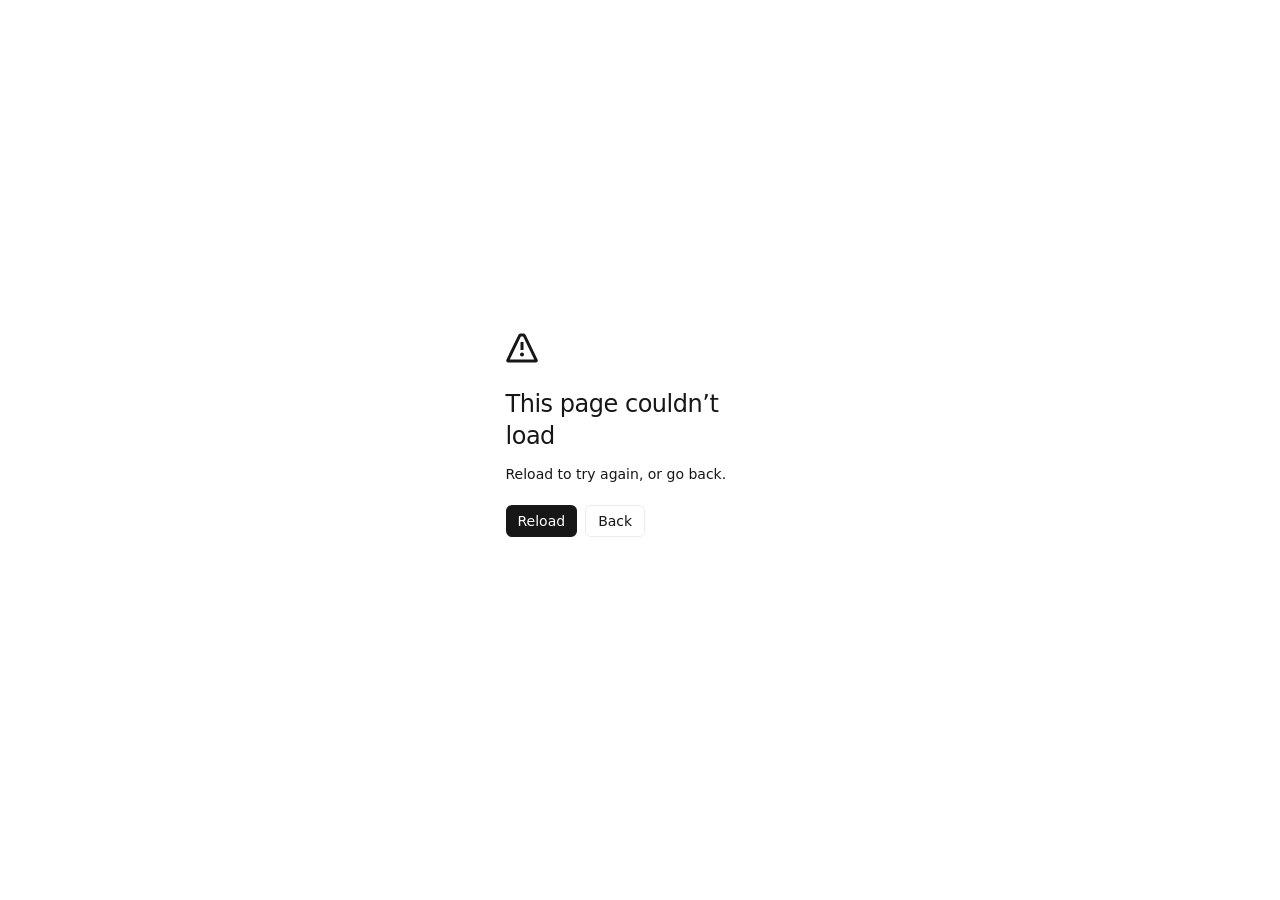
==== index.html @ 14004b39 "Migrate 8HI site to GitHub Pages with live APK download" ====
<!DOCTYPE html><html lang="en-IN"><head><meta charSet="utf-8"/><meta name="viewport" content="width=device-width, initial-scale=1"/><link rel="preload" href="/assets/8hi-mark.png" as="image"/><link rel="preload" href="/assets/game-aviator.webp" as="image"/><link rel="preload" href="/assets/game-rummy.webp" as="image"/><link rel="preload" href="/assets/game-live.webp" as="image"/><link rel="preload" href="/assets/game-arcade.webp" as="image"/><link rel="stylesheet" href="/_next/static/css/index.BDRPgdrS.css" data-rsc-css-href="/_next/static/css/index.BDRPgdrS.css" data-precedence="vite-rsc/importer-resources"/><link rel="modulepreload" fetchPriority="low" href="/_next/static/chunks/index-BGcl1kzL.js"/><script src="/_next/static/chunks/rolldown-runtime-C60lm6uB.js" type="module" async=""></script><script src="/_next/static/chunks/framework-BgSIrAUN.js" type="module" async=""></script><link rel="modulepreload" href="/_next/static/chunks/layout-segment-context-BZ0ORpr4.js" crossorigin=""/><title>8HI.COM APK Download | 8HICOM App for Android 2026</title><meta name="description" content="Find verified 8HI app release information, Android access guidance and mobile game explainers for adult users in 2026."/><meta name="application-name" content="Get 8HI"/><meta name="creator" content="Get 8HI"/><meta name="publisher" content="Get 8HI"/><meta name="format-detection" content="telephone=no, address=no, email=no"/><meta name="category" content="entertainment"/><meta name="robots" content="index, follow"/><meta name="googlebot" content="index, follow, max-image-preview:large, max-snippet:-1, max-video-preview:-1"/><meta property="og:title" content="Get 8HI — Android Release &amp; Access Guide"/><meta property="og:description" content="A clear starting point for verified 8HI Android release information."/><meta property="og:url" content="https://get8hi.com"/><meta property="og:site_name" content="Get 8HI"/><meta property="og:type" content="website"/><meta property="og:locale" content="en_IN"/><meta property="og:image" content="https://get8hi.com/og.png"/><meta property="og:image:width" content="1200"/><meta property="og:image:height" content="630"/><meta property="og:image:alt" content="Get 8HI Android release guide"/><meta name="twitter:card" content="summary_large_image"/><meta name="twitter:title" content="Get 8HI — Play Brighter"/><meta name="twitter:description" content="Explore games and official 8HI app download updates."/><meta name="twitter:image" content="https://get8hi.com/og.png"/><link rel="shortcut icon" href="/favicon.ico"/><link rel="icon" href="/icon-48.png" sizes="48x48" type="image/png"/><link rel="icon" href="/icon.png" sizes="96x96" type="image/png"/><link rel="icon" href="/icon-192.png" sizes="192x192" type="image/png"/><link rel="icon" href="/favicon.ico" sizes="48x48" type="image/x-icon"/><link rel="apple-touch-icon" href="/icon-192.png" sizes="192x192" type="image/png"/><link rel="manifest" href="/manifest.webmanifest"/><link rel="canonical" href="https://get8hi.com"/><script>Object.assign(((self[Symbol.for("vinext.navigationRuntime")]??={bootstrap:{routeManifest:null},functions:{}}).bootstrap.rsc??={rsc:[]}),{params:{},nav:{"pathname":"/","searchParams":[]}})</script><link rel="modulepreload" href="/_next/static/chunks/index-BGcl1kzL.js" />
</head><body><script type="application/ld+json">{"@context":"https://schema.org","@graph":[{"@type":"WebSite","@id":"https://get8hi.com/#website","name":"Get 8HI","alternateName":["8HI","Get 8HI"],"url":"https://get8hi.com/","inLanguage":"en-IN","publisher":{"@id":"https://get8hi.com/#organization"}},{"@type":"Organization","@id":"https://get8hi.com/#organization","name":"Get 8HI","url":"https://get8hi.com/","logo":{"@type":"ImageObject","url":"https://get8hi.com/icon-512.png","width":512,"height":512}}]}</script><main><a class="skip-link" href="#main-content">Skip to content</a><script type="application/ld+json">{"@context":"https://schema.org","@type":"FAQPage","mainEntity":[{"@type":"Question","name":"What is Get 8HI?","acceptedAnswer":{"@type":"Answer","text":"Get 8HI is a mobile-first entertainment platform for players in 2026, bringing popular game categories, guides and official app information into one clear destination."}},{"@type":"Question","name":"Where can I download the Android APK?","acceptedAnswer":{"@type":"Answer","text":"The official 8HI Android APK is available now. The Download page now provides the file, version, size and security details."}},{"@type":"Question","name":"Can I explore Get 8HI on mobile?","acceptedAnswer":{"@type":"Answer","text":"Yes. Every page is designed for smartphones first and also adapts to tablets and desktop screens."}},{"@type":"Question","name":"Which games are featured on 8HI?","acceptedAnswer":{"@type":"Answer","text":"The platform highlights Aviator, Rummy, live-table experiences and quick arcade-style games. Availability may vary when the official app launches."}}]}</script><header class="site-header"><a href="/" class="brand" aria-label="Get 8HI home"><img src="/assets/8hi-mark.png" alt="Get 8HI" width="54" height="54"/><span>8HI <b>APP</b></span></a><nav aria-label="Main navigation"><a href="#games">Games</a><a href="/8hi-app">Download APK</a><a href="/8hi-payment-guide">Bonuses</a><a href="/responsible-gaming">Safe Play</a></nav><a class="nav-cta" href="/8hi-app">Download APK</a></header><section class="hero" id="main-content"><div class="hero-glow"></div><div class="hero-copy"><p class="eyebrow">The new home of 8HI in 2026</p><h1>8HI.COM — <span>8HICOM App</span></h1><p class="hero-text">Discover a faster, mobile-first destination for Aviator, Rummy, new version-style games and arcade favourites. Find official 8HI app updates, practical guides and game information in one trusted place.</p><div class="hero-actions"><a class="primary-button" href="/8hi-app">Download 8HI APK</a><a class="secondary-button" href="#games">Explore Games</a></div><div class="trust-row" aria-label="Platform highlights"><span>Built for mobile</span><span>2026-focused</span><span>Official updates</span></div></div><div class="hero-visual"><div class="brand-orbit orbit-one"></div><div class="brand-orbit orbit-two"></div><div class="logo-stage"><img src="/assets/8hi-mark.png" alt="8HI 2026 gaming app logo" width="520" height="520"/></div><div class="floating-card card-a"><small>POPULAR</small><strong>AVIATOR</strong></div><div class="floating-card card-b"><small>CLASSIC</small><strong>RUMMY</strong></div></div></section><section class="proof-strip" aria-label="8HI platform features"><div><strong>01</strong><span>Simple app access</span></div><div><strong>02</strong><span>Clear game guides</span></div><div><strong>03</strong><span>Responsive support</span></div><div><strong>18+</strong><span>Responsible play</span></div></section><section class="game-section" id="games"><div class="section-heading"><div><p class="eyebrow">Explore 8HI</p><h2>One platform, more ways to play</h2></div><a href="/8hi-com">View all games →</a></div><div class="visual-game-grid"><a class="visual-game-card" href="/partner"><img src="/assets/game-aviator.webp" alt="Aviator on Get 8HI 2026" width="620" height="620"/><span class="game-shade"></span><div><p>Platform access information</p><h3>Aviator</h3><b>Explore guide ↗</b></div></a><a class="visual-game-card" href="/apk-safety"><img src="/assets/game-rummy.webp" alt="Rummy on Get 8HI 2026" width="620" height="620"/><span class="game-shade"></span><div><p>APK safety information</p><h3>Rummy</h3><b>Explore guide ↗</b></div></a><a class="visual-game-card" href="/8hi-app"><img src="/assets/game-live.webp" alt="App Guide on Get 8HI 2026" width="620" height="620"/><span class="game-shade"></span><div><p>Android release details</p><h3>App Guide</h3><b>Explore guide ↗</b></div></a><a class="visual-game-card" href="/8hi-com"><img src="/assets/game-arcade.webp" alt="8HI.COM on Get 8HI 2026" width="620" height="620"/><span class="game-shade"></span><div><p>Brand and domain guide</p><h3>8HI.COM</h3><b>Explore guide ↗</b></div></a></div></section><section class="story-section"><div class="story-intro"><p class="eyebrow">Why Get 8HI</p><h2>A focused gaming experience made for 2026</h2><p>Get 8HI brings discovery, download information and useful game guidance together in a clean experience. The site is built to help new and returning users find the right 8HI destination without confusing links or unnecessary steps.</p></div><div class="feature-list"><article><span>01</span><div><h3>Mobile-first from the start</h3><p>Fast navigation, readable game guides and clear calls to action across modern Android phones, tablets and desktop screens.</p></div></article><article><span>02</span><div><h3>Official Android destination</h3><p>The Download page is the central location for verified APK availability, installation instructions and future release updates.</p></div></article><article><span>03</span><div><h3>Useful before you play</h3><p>Explore dedicated information for Aviator and Rummy, learn core concepts and understand each category before opening the app.</p></div></article></div></section><section class="guide-section"><div class="section-heading"><div><p class="eyebrow">Getting started</p><h2>From discovery to play in three clear steps</h2></div></div><div class="step-grid"><article><b>1</b><h3>Visit get8hi.com</h3><p>Use the official website to avoid outdated or unofficial download pages.</p></article><article><b>2</b><h3>Check Android availability</h3><p>Open the download guide for the latest verified Android APK release information.</p></article><article><b>3</b><h3>Choose your game</h3><p>Browse Aviator, Rummy, live games and arcade categories from one account experience.</p></article></div></section><section class="seo-split"><div><p class="eyebrow">Featured guide</p><h2>8HI Aviator</h2><p>A fast-moving flight-style experience with simple controls and short rounds. Our dedicated guide explains the format, mobile access and the essentials users should understand before starting.</p><a href="/partner">Read the Aviator guide →</a></div><div><p class="eyebrow">2026 platform guide</p><h2>8HI New Version Games</h2><p>Understand the planned mobile platform, game categories, official access checks and responsible-use principles before the application launches.</p><a href="/8hi-com-apk">Explore the new version guide →</a></div></section><section class="guide-section" id="release-readiness"><div class="section-heading"><div><p class="eyebrow">Get 8HI release desk</p><h2>A deeper readiness path for the new Android version</h2></div></div><div class="step-grid"><article><b>01</b><h3>Read the release record</h3><p>Get8hi.com separates confirmed release facts from pending information. The future APK record will show its version name and code, precise byte size, package identifier, minimum Android level, architecture where relevant, publication time and checksum. Until the production package passes verification, the download control remains inactive.</p><a href="/8hi-app">Check app readiness →</a></article><article><b>02</b><h3>Prepare the device safely</h3><p>Update Android security components, reserve enough storage and use a stable private connection. If the package later fails, distinguish an incomplete transfer from a compatibility or permission issue. The installation guide follows the sequence from source verification through post-install checks and removal of temporary permissions.</p><a href="/8hi-apk-install">Follow the install workflow →</a></article><article><b>03</b><h3>Keep an evidence trail</h3><p>For account or payment questions, save the time, displayed status and non-sensitive transaction reference. Never include a password or one-time code. This makes support escalation clearer and helps distinguish a delayed reconciliation from a duplicate action or a message sent by an unrelated contact.</p><a href="/support">Prepare a support request →</a></article></div></section><section class="story-section"><div class="story-intro"><p class="eyebrow">Get 8HI reward reference</p><h2>The same bonus values with a clearer qualification map</h2><p>The Group B reference preserves the W5W-equivalent 8HI values: ₹100 for an eligible agent, ₹50 from the mentor through the official Telegram process and ₹20 for a qualifying downline. The downline threshold is a deposit of at least ₹200 followed by ₹600 turnover. Each step must be reflected in the account record; a promotional image or private promise does not replace the actual qualification status.</p></div><div class="feature-list"><article><span>01</span><div><h3>Rebate progression</h3><p>First-deposit rebate progresses from 2% without a star to 3%, 4% and 5% at one, two and three stars. Check which base amount is eligible and whether the credited figure matches the published level.</p></div></article><article><span>02</span><div><h3>Invitation-depth commission</h3><p>The published turnover commission levels are 0.2%, 0.3%, 0.45% and 0.6%. They correspond to successive downline depths, not four percentages that should be added together.</p></div></article><article><span>03</span><div><h3>Three-day Wheelspin</h3><p>The invitation Wheelspin is active for three days and offers a variable result up to ₹500 after the qualifying downline deposit. The maximum is not an assured award, so users should verify the result and credit status inside the account.</p></div></article></div></section><section class="faq-home"><p class="eyebrow">Helpful answers</p><h2>Get 8HI FAQ</h2><div><details><summary>What is Get 8HI?</summary><p>Get 8HI is a mobile-first entertainment platform for players in 2026, bringing popular game categories, guides and official app information into one clear destination.</p></details><details><summary>Where can I download the Android APK?</summary><p>The official 8HI Android APK is available now. The Download page now provides the file, version, size and security details.</p></details><details><summary>Can I explore Get 8HI on mobile?</summary><p>Yes. Every page is designed for smartphones first and also adapts to tablets and desktop screens.</p></details><details><summary>Which games are featured on 8HI?</summary><p>The platform highlights Aviator, Rummy, live-table experiences and quick arcade-style games. Availability may vary when the official app launches.</p></details></div></section><section class="download-band"><div><p class="eyebrow">Official release status</p><h2>8HI Android app is ready to download</h2><p>The official 8HI installer is available now. The verified download button, version details and Android requirements is available here now.</p></div><a class="primary-button" href="/8hi-app">Download 8HI APK</a></section><footer><div class="brand footer-brand"><img src="/assets/8hi-mark.png" alt="" width="44" height="44"/><span>8HI <b>APP</b></span></div><p>Mobile entertainment, clear information and responsible play for adults 18+.</p><div class="footer-links"><a href="/8hi-app">Get8HI App</a><a href="/8hi-login">Android Guide</a><a href="/8hi-login">Games 2026</a><a href="/8hi-com">Games</a><a href="/8hi-app">Download APK</a><a href="/about">About</a><a href="/privacy">Privacy</a><a href="/terms">Terms</a></div></footer></main><script type="module" src="/_next/static/chunks/index-BGcl1kzL.js" id="_R_" async=""></script><script>((self[Symbol.for("vinext.navigationRuntime")]??={bootstrap:{routeManifest:null},functions:{}}).bootstrap.rsc??={rsc:[]}).rsc.push("2:I[\"d5075e13e03a\",[],\"Children\",1]\n")</script><script>((self[Symbol.for("vinext.navigationRuntime")]??={bootstrap:{routeManifest:null},functions:{}}).bootstrap.rsc??={rsc:[]}).rsc.push("3:I[\"f68a58624a56\",[],\"GlobalErrorBoundary\",1]\n")</script><script>((self[Symbol.for("vinext.navigationRuntime")]??={bootstrap:{routeManifest:null},functions:{}}).bootstrap.rsc??={rsc:[]}).rsc.push("4:I[\"ffd5c8636600\",[],\"default\",1]\n")</script><script>((self[Symbol.for("vinext.navigationRuntime")]??={bootstrap:{routeManifest:null},functions:{}}).bootstrap.rsc??={rsc:[]}).rsc.push("5:I[\"f68a58624a56\",[],\"ErrorBoundary\",1]\n")</script><script>((self[Symbol.for("vinext.navigationRuntime")]??={bootstrap:{routeManifest:null},functions:{}}).bootstrap.rsc??={rsc:[]}).rsc.push("6:I[\"ed53b9c3ef4a\",[],\"LayoutSegmentProvider\",1]\n")</script><script>((self[Symbol.for("vinext.navigationRuntime")]??={bootstrap:{routeManifest:null},functions:{}}).bootstrap.rsc??={rsc:[]}).rsc.push("7:I[\"d5075e13e03a\",[],\"Slot\",1]\n")</script><script>((self[Symbol.for("vinext.navigationRuntime")]??={bootstrap:{routeManifest:null},functions:{}}).bootstrap.rsc??={rsc:[]}).rsc.push("8:I[\"f68a58624a56\",[],\"NotFoundBoundary\",1]\n")</script><script>((self[Symbol.for("vinext.navigationRuntime")]??={bootstrap:{routeManifest:null},functions:{}}).bootstrap.rsc??={rsc:[]}).rsc.push(":HL[\"/_next/static/css/index.BDRPgdrS.css\",\"style\"     ]\n")</script><script>((self[Symbol.for("vinext.navigationRuntime")]??={bootstrap:{routeManifest:null},functions:{}}).bootstrap.rsc??={rsc:[]}).rsc.push("0:{\"__route\":\"route:/\",\"__interceptionContext\":null,\"__layoutIds\":[\"layout:/\"],\"__rootLayout\":\"/\",\"__sourcePage\":\"/page\",\"page:/\":\"$L1\",\"layout:/\":[[[[\"$\",\"link\",\"css:/_next/static/css/index.BDRPgdrS.css\",{\"rel\":\"stylesheet\",\"precedence\":\"vite-rsc/importer-resources\",\"href\":\"/_next/static/css/index.BDRPgdrS.css\",\"data-rsc-css-href\":\"/_next/static/css/index.BDRPgdrS.css\"}],\"$undefined\"],[\"$\",\"html\",null,{\"lang\":\"en-IN\",\"children\":[\"$\",\"body\",null,{\"children\":[[\"$\",\"script\",null,{\"type\":\"application/ld+json\",\"dangerouslySetInnerHTML\":{\"__html\":\"{\\\"@context\\\":\\\"https://schema.org\\\",\\\"@graph\\\":[{\\\"@type\\\":\\\"WebSite\\\",\\\"@id\\\":\\\"https://get8hi.com/#website\\\",\\\"name\\\":\\\"Get 8HI\\\",\\\"alternateName\\\":[\\\"8HI\\\",\\\"Get 8HI\\\"],\\\"url\\\":\\\"https://get8hi.com/\\\",\\\"inLanguage\\\":\\\"en-IN\\\",\\\"publisher\\\":{\\\"@id\\\":\\\"https://get8hi.com/#organization\\\"}},{\\\"@type\\\":\\\"Organization\\\",\\\"@id\\\":\\\"https://get8hi.com/#organization\\\",\\\"name\\\":\\\"Get 8HI\\\",\\\"url\\\":\\\"https://get8hi.com/\\\",\\\"logo\\\":{\\\"@type\\\":\\\"ImageObject\\\",\\\"url\\\":\\\"https://get8hi.com/icon-512.png\\\",\\\"width\\\":512,\\\"height\\\":512}}]}\"}}],[\"$\",\"$L2\",null,{}]]}]}]],null],\"route:/\":[[[\"$\",\"meta\",null,{\"charSet\":\"utf-8\"}],[[\"$\",\"title\",\"0\",{\"children\":\"8HI.COM APK Download | 8HICOM App for Android 2026\"}],[\"$\",\"meta\",\"1\",{\"name\":\"description\",\"content\":\"Find verified 8HI app release information, Android access guidance and mobile game explainers for adult users in 2026.\"}],[\"$\",\"meta\",\"2\",{\"name\":\"application-name\",\"content\":\"Get 8HI\"}],[\"$\",\"meta\",\"3\",{\"name\":\"creator\",\"content\":\"Get 8HI\"}],[\"$\",\"meta\",\"4\",{\"name\":\"publisher\",\"content\":\"Get 8HI\"}],[\"$\",\"meta\",\"5\",{\"name\":\"format-detection\",\"content\":\"telephone=no, address=no, email=no\"}],[\"$\",\"meta\",\"6\",{\"name\":\"category\",\"content\":\"entertainment\"}],[\"$\",\"meta\",\"7\",{\"name\":\"robots\",\"content\":\"index, follow\"}],[\"$\",\"meta\",\"8\",{\"name\":\"googlebot\",\"content\":\"index, follow, max-image-preview:large, max-snippet:-1, max-video-preview:-1\"}],[\"$\",\"meta\",\"9\",{\"property\":\"og:title\",\"content\":\"Get 8HI — Android Release \u0026 Access Guide\"}],[\"$\",\"meta\",\"10\",{\"property\":\"og:description\",\"content\":\"A clear starting point for verified 8HI Android release information.\"}],[\"$\",\"meta\",\"11\",{\"property\":\"og:url\",\"content\":\"https://get8hi.com\"}],[\"$\",\"meta\",\"12\",{\"property\":\"og:site_name\",\"content\":\"Get 8HI\"}],[\"$\",\"meta\",\"13\",{\"property\":\"og:type\",\"content\":\"website\"}],[\"$\",\"meta\",\"14\",{\"property\":\"og:locale\",\"content\":\"en_IN\"}],[\"$\",\"meta\",\"15\",{\"property\":\"og:image\",\"content\":\"https://get8hi.com/og.png\"}],[\"$\",\"meta\",\"16\",{\"property\":\"og:image:width\",\"content\":\"1200\"}],[\"$\",\"meta\",\"17\",{\"property\":\"og:image:height\",\"content\":\"630\"}],[\"$\",\"meta\",\"18\",{\"property\":\"og:image:alt\",\"content\":\"Get 8HI Android release guide\"}],[\"$\",\"meta\",\"19\",{\"name\":\"twitter:card\",\"content\":\"summary_large_image\"}],[\"$\",\"meta\",\"20\",{\"name\":\"twitter:title\",\"content\":\"Get 8HI — Play Brighter\"}],[\"$\",\"meta\",\"21\",{\"name\":\"twitter:description\",\"content\":\"Explore games and official 8HI app download updates.\"}],[\"$\",\"meta\",\"22\",{\"name\":\"twitter:image\",\"content\":\"https://get8hi.com/og.png\"}],[\"$\",\"link\",\"23\",{\"rel\":\"shortcut icon\",\"href\":\"/favicon.ico\"}],[\"$\",\"link\",\"24\",{\"rel\":\"icon\",\"href\":\"/icon-48.png\",\"sizes\":\"48x48\",\"type\":\"image/png\"}],[\"$\",\"link\",\"25\",{\"rel\":\"icon\",\"href\":\"/icon.png\",\"sizes\":\"96x96\",\"type\":\"image/png\"}],[\"$\",\"link\",\"26\",{\"rel\":\"icon\",\"href\":\"/icon-192.png\",\"sizes\":\"192x192\",\"type\":\"image/png\"}],[\"$\",\"link\",\"27\",{\"rel\":\"icon\",\"href\":\"/favicon.ico\",\"sizes\":\"48x48\",\"type\":\"image/x-icon\"}],[\"$\",\"link\",\"28\",{\"rel\":\"apple-touch-icon\",\"href\":\"/icon-192.png\",\"sizes\":\"192x192\",\"type\":\"image/png\"}],[\"$\",\"link\",\"29\",{\"rel\":\"manifest\",\"href\":\"/manifest.webmanifest\"}],[\"$\",\"link\",\"30\",{\"rel\":\"canonical\",\"href\":\"https://get8hi.com\"}]],[[\"$\",\"meta\",\"0\",{\"name\":\"viewport\",\"content\":\"width=device-width, initial-scale=1\"}]]],[\"$\",\"$L3\",null,{\"fallback\":\"$4\",\"children\":[\"$\",\"$L5\",null,{\"fallback\":\"$4\",\"children\":[\"$\",\"$L6\",null,{\"providerId\":\"layout:/\",\"segmentMap\":{\"children\":[]},\"children\":[\"$\",\"$L7\",null,{\"id\":\"layout:/\",\"parallelSlots\":\"$undefined\",\"children\":[\"$\",\"$L8\",null,{\"resetKey\":\"\",\"fallback\":[\"$\",\"main\",null,{\"children\":[\"$\",\"section\",null,{\"className\":\"content-shell\",\"children\":[[\"$\",\"div\",null,{\"className\":\"content-hero\",\"children\":[[\"$\",\"p\",null,{\"className\":\"eyebrow\",\"children\":\"404 · Page not found\"}],[\"$\",\"h1\",null,{\"children\":\"This page is not available\"}],[\"$\",\"p\",null,{\"children\":\"The address may be incorrect or the information may have moved. Continue from the official Get 8HI homepage.\"}]]}],\"$L9\"]}]}],\"children\":\"$La\"}]}]}]}]}],null,null],\"__layoutFlags\":{\"layout:/\":\"s\"},\"__artifactCompatibility\":{\"schemaVersion\":1,\"graphVersion\":\"app-route-graph:1177fd80f83fa7b0\",\"deploymentVersion\":\"93713eb1-8431-495b-a64e-56f58ae4873c\",\"appElementsSchemaVersion\":1,\"rscPayloadSchemaVersion\":1,\"rootBoundaryId\":\"/\",\"renderEpoch\":null},\"__renderObservation\":{\"schemaVersion\":1,\"output\":{\"kind\":\"app-rsc\",\"mountedSlotsFingerprint\":null,\"renderEpoch\":null,\"rootBoundaryId\":\"/\",\"routeId\":\"route:/\"},\"completeness\":\"partial\",\"boundaryOutcome\":{\"kind\":\"unknown\"},\"requestApis\":[{\"kind\":\"connection\",\"status\":\"unknown\"},{\"kind\":\"cookies\",\"status\":\"unknown\"},{\"kind\":\"draftMode\",\"status\":\"unknown\"},{\"kind\":\"headers\",\"status\":\"unknown\"},{\"kind\":\"params\",\"status\":\"unknown\"},{\"kind\":\"searchParams\",\"status\":\"unknown\"}],\"dynamicFetches\":[],\"cacheTags\":[\"/\",\"_N_T_/\",\"_N_T_/index\",\"_N_T_/layout\",\"_N_T_/page\"],\"pathTags\":[\"/\"],\"cacheability\":\"unknown\",\"downgrade\":{\"target\":\"freshRender\",\"reasons\":[{\"code\":\"CP_DOWNGRADE_CACHEABILITY_UNKNOWN\",\"target\":\"freshRender\"},{\"code\":\"CP_DOWNGRADE_INCOMPLETE_OBSERVATION\",\"completeness\":\"partial\",\"target\":\"freshRender\"},{\"code\":\"CP_DOWNGRADE_UNKNOWN_REQUEST_API\",\"requestApi\":\"connection\",\"target\":\"freshRender\"},{\"code\":\"CP_DOWNGRADE_UNKNOWN_REQUEST_API\",\"requestApi\":\"cookies\",\"target\":\"freshRender\"},{\"code\":\"CP_DOWNGRADE_UNKNOWN_REQUEST_API\",\"requestApi\":\"draftMode\",\"target\":\"freshRender\"},{\"code\":\"CP_DOWNGRADE_UNKNOWN_REQUEST_API\",\"requestApi\":\"headers\",\"target\":\"freshRender\"},{\"code\":\"CP_DOWNGRADE_UNKNOWN_REQUEST_API\",\"requestApi\":\"params\",\"target\":\"freshRender\"},{\"code\":\"CP_DOWNGRADE_UNKNOWN_REQUEST_API\",\"requestApi\":\"searchParams\",\"target\":\"freshRender\"}],\"fallback\":{\"kind\":\"breakerFallback\",\"code\":\"CP_PRIVATE_DYNAMIC_DOWNGRADE\",\"mode\":\"renderFresh\",\"scope\":\"affectedOutput\",\"fields\":{\"reasonCodes\":[\"CP_DOWNGRADE_CACHEABILITY_UNKNOWN\",\"CP_DOWNGRADE_INCOMPLETE_OBSERVATION\",\"CP_DOWNGRADE_UNKNOWN_REQUEST_API\",\"CP_DOWNGRADE_UNKNOWN_REQUEST_API\",\"CP_DOWNGRADE_UNKNOWN_REQUEST_API\",\"CP_DOWNGRADE_UNKNOWN_REQUEST_API\",\"CP_DOWNGRADE_UNKNOWN_REQUEST_API\",\"CP_DOWNGRADE_UNKNOWN_REQUEST_API\"],\"target\":\"freshRender\"}},\"isPublicCacheCandidate\":false}}}\n")</script><script>((self[Symbol.for("vinext.navigationRuntime")]??={bootstrap:{routeManifest:null},functions:{}}).bootstrap.rsc??={rsc:[]}).rsc.push("b:I[\"fe48302fca77\",[],\"AppRouterScrollTarget\",1]\n")</script><script>((self[Symbol.for("vinext.navigationRuntime")]??={bootstrap:{routeManifest:null},functions:{}}).bootstrap.rsc??={rsc:[]}).rsc.push("c:I[\"f68a58624a56\",[],\"RedirectBoundary\",1]\n")</script><script>((self[Symbol.for("vinext.navigationRuntime")]??={bootstrap:{routeManifest:null},functions:{}}).bootstrap.rsc??={rsc:[]}).rsc.push("9:[\"$\",\"a\",null,{\"className\":\"primary-button\",\"href\":\"/\",\"children\":\"Return to Get 8HI\"}]\n")</script><script>((self[Symbol.for("vinext.navigationRuntime")]??={bootstrap:{routeManifest:null},functions:{}}).bootstrap.rsc??={rsc:[]}).rsc.push("a:[\"$\",\"$L8\",null,{\"resetKey\":\"\",\"fallback\":[\"$\",\"main\",null,{\"children\":[\"$\",\"section\",null,{\"className\":\"content-shell\",\"children\":[[\"$\",\"div\",null,{\"className\":\"content-hero\",\"children\":[[\"$\",\"p\",null,{\"className\":\"eyebrow\",\"children\":\"404 · Page not found\"}],[\"$\",\"h1\",null,{\"children\":\"This page is not available\"}],[\"$\",\"p\",null,{\"children\":\"The address may be incorrect or the information may have moved. Continue from the official Get 8HI homepage.\"}]]}],[\"$\",\"a\",null,{\"className\":\"primary-button\",\"href\":\"/\",\"children\":\"Return to Get 8HI\"}]]}]}],\"children\":[\"$\",\"$Lb\",null,{\"children\":[\"$\",\"$Lc\",null,{\"children\":[[\"$\",\"$L6\",null,{\"providerId\":\"page:/\",\"segmentMap\":{\"children\":[\"__PAGE__\"]},\"children\":[\"$\",\"$L7\",null,{\"id\":\"page:/\"}]}],null]}]}]}]\n")</script><script>((self[Symbol.for("vinext.navigationRuntime")]??={bootstrap:{routeManifest:null},functions:{}}).bootstrap.rsc??={rsc:[]}).rsc.push(":HL[\"/assets/8hi-mark.png\",\"image\"]\n")</script><script>((self[Symbol.for("vinext.navigationRuntime")]??={bootstrap:{routeManifest:null},functions:{}}).bootstrap.rsc??={rsc:[]}).rsc.push("d:T428,")</script><script>((self[Symbol.for("vinext.navigationRuntime")]??={bootstrap:{routeManifest:null},functions:{}}).bootstrap.rsc??={rsc:[]}).rsc.push("{\"@context\":\"https://schema.org\",\"@type\":\"FAQPage\",\"mainEntity\":[{\"@type\":\"Question\",\"name\":\"What is Get 8HI?\",\"acceptedAnswer\":{\"@type\":\"Answer\",\"text\":\"Get 8HI is a mobile-first entertainment platform for players in 2026, bringing popular game categories, guides and official app information into one clear destination.\"}},{\"@type\":\"Question\",\"name\":\"Where can I download the Android APK?\",\"acceptedAnswer\":{\"@type\":\"Answer\",\"text\":\"The official 8HI Android APK is not available")</script><script>((self[Symbol.for("vinext.navigationRuntime")]??={bootstrap:{routeManifest:null},functions:{}}).bootstrap.rsc??={rsc:[]}).rsc.push(" yet. The Download page now provides the file, version, size and security details.\"}},{\"@type\":\"Question\",\"name\":\"Can I explore Get 8HI on mobile?\",\"acceptedAnswer\":{\"@type\":\"Answer\",\"text\":\"Yes. Every page is designed for smartphones first and also adapts to tablets and desktop screens.\"}},{\"@type\":\"Question\",\"name\":\"Which games are featured on 8HI?\",\"acceptedAnswer\":{\"@type\":\"Answer\",\"text\":\"The platform highlights Aviator, Rummy, live-table experiences and quick arcade-style games. Availability may vary when the official app launches.\"}}]}")</script><script>((self[Symbol.for("vinext.navigationRuntime")]??={bootstrap:{routeManifest:null},functions:{}}).bootstrap.rsc??={rsc:[]}).rsc.push("1:[\"$\",\"main\",null,{\"children\":[[\"$\",\"a\",null,{\"className\":\"skip-link\",\"href\":\"#main-content\",\"children\":\"Skip to content\"}],[\"$\",\"script\",null,{\"type\":\"application/ld+json\",\"dangerouslySetInnerHTML\":{\"__html\":\"$d\"}}],[\"$\",\"header\",null,{\"className\":\"site-header\",\"children\":[[\"$\",\"a\",null,{\"href\":\"/\",\"className\":\"brand\",\"aria-label\":\"Get 8HI home\",\"children\":[[\"$\",\"img\",null,{\"src\":\"/assets/8hi-mark.png\",\"alt\":\"Get 8HI\",\"width\":54,\"height\":54}],[\"$\",\"span\",null,{\"children\":[\"8HI \",[\"$\",\"b\",null,{\"children\":\"APP\"}]]}]]}],[\"$\",\"nav\",null,{\"aria-label\":\"Main navigation\",\"children\":[[\"$\",\"a\",null,{\"href\":\"#games\",\"children\":\"Games\"}],[\"$\",\"a\",null,{\"href\":\"/8hi-app\",\"children\":\"Download APK\"}],[\"$\",\"a\",null,{\"href\":\"/8hi-payment-guide\",\"children\":\"Bonuses\"}],[\"$\",\"a\",null,{\"href\":\"/responsible-gaming\",\"children\":\"Safe Play\"}]]}],[\"$\",\"a\",null,{\"className\":\"nav-cta\",\"href\":\"/8hi-app\",\"children\":\"Download APK\"}]]}],[\"$\",\"section\",null,{\"className\":\"hero\",\"id\":\"main-content\",\"children\":[[\"$\",\"div\",null,{\"className\":\"hero-glow\"}],[\"$\",\"div\",null,{\"className\":\"hero-copy\",\"children\":[[\"$\",\"p\",null,{\"className\":\"eyebrow\",\"children\":\"The new home of 8HI in 2026\"}],[\"$\",\"h1\",null,{\"children\":[\"8HI.COM — \",[\"$\",\"span\",null,{\"children\":\"8HICOM App\"}]]}],[\"$\",\"p\",null,{\"className\":\"hero-text\",\"children\":\"Discover a faster, mobile-first destination for Aviator, Rummy, new version-style games and arcade favourites. Find official 8HI app updates, practical guides and game information in one trusted place.\"}],[\"$\",\"div\",null,{\"className\":\"hero-actions\",\"children\":[[\"$\",\"a\",null,{\"className\":\"primary-button\",\"href\":\"/8hi-app\",\"children\":\"Download 8HI APK\"}],[\"$\",\"a\",null,{\"className\":\"secondary-button\",\"href\":\"#games\",\"children\":\"Explore Games\"}]]}],[\"$\",\"div\",null,{\"className\":\"trust-row\",\"aria-label\":\"Platform highlights\",\"children\":[[\"$\",\"span\",null,{\"children\":\"Built for mobile\"}],[\"$\",\"span\",null,{\"children\":\"2026-focused\"}],[\"$\",\"span\",null,{\"children\":\"Official updates\"}]]}]]}],[\"$\",\"div\",null,{\"className\":\"hero-visual\",\"children\":[[\"$\",\"div\",null,{\"className\":\"brand-orbit orbit-one\"}],[\"$\",\"div\",null,{\"className\":\"brand-orbit orbit-two\"}],[\"$\",\"div\",null,{\"className\":\"logo-stage\",\"children\":[\"$\",\"img\",null,{\"src\":\"/assets/8hi-mark.png\",\"alt\":\"8HI 2026 gaming app logo\",\"width\":520,\"height\":520}]}],[\"$\",\"div\",null,{\"className\":\"floating-card card-a\",\"children\":[[\"$\",\"small\",null,{\"children\":\"POPULAR\"}],[\"$\",\"strong\",null,{\"children\":\"AVIATOR\"}]]}],[\"$\",\"div\",null,{\"className\":\"floating-card card-b\",\"children\":[[\"$\",\"small\",null,{\"children\":\"CLASSIC\"}],[\"$\",\"strong\",null,{\"children\":\"RUMMY\"}]]}]]}]]}],[\"$\",\"section\",null,{\"className\":\"proof-strip\",\"aria-label\":\"8HI platform features\",\"children\":[[\"$\",\"div\",null,{\"children\":[[\"$\",\"strong\",null,{\"children\":\"01\"}],[\"$\",\"span\",null,{\"children\":\"Simple app access\"}]]}],[\"$\",\"div\",null,{\"children\":[[\"$\",\"strong\",null,{\"children\":\"02\"}],[\"$\",\"span\",null,{\"children\":\"Clear game guides\"}]]}],[\"$\",\"div\",null,{\"children\":[[\"$\",\"strong\",null,{\"children\":\"03\"}],[\"$\",\"span\",null,{\"children\":\"Responsive support\"}]]}],[\"$\",\"div\",null,{\"children\":[[\"$\",\"strong\",null,{\"children\":\"18+\"}],[\"$\",\"span\",null,{\"children\":\"Responsible play\"}]]}]]}],[\"$\",\"section\",null,{\"className\":\"game-section\",\"id\":\"games\",\"children\":[\"$Le\",\"$Lf\"]}],\"$L10\",\"$L11\",\"$L12\",\"$L13\",\"$L14\",\"$L15\",\"$L16\",\"$L17\"]}]\n")</script><script>((self[Symbol.for("vinext.navigationRuntime")]??={bootstrap:{routeManifest:null},functions:{}}).bootstrap.rsc??={rsc:[]}).rsc.push(":HL[\"/assets/game-aviator.webp\",\"image\"]\n")</script><script>((self[Symbol.for("vinext.navigationRuntime")]??={bootstrap:{routeManifest:null},functions:{}}).bootstrap.rsc??={rsc:[]}).rsc.push(":HL[\"/assets/game-rummy.webp\",\"image\"]\n")</script><script>((self[Symbol.for("vinext.navigationRuntime")]??={bootstrap:{routeManifest:null},functions:{}}).bootstrap.rsc??={rsc:[]}).rsc.push(":HL[\"/assets/game-live.webp\",\"image\"]\n")</script><script>((self[Symbol.for("vinext.navigationRuntime")]??={bootstrap:{routeManifest:null},functions:{}}).bootstrap.rsc??={rsc:[]}).rsc.push(":HL[\"/assets/game-arcade.webp\",\"image\"]\n")</script><script>((self[Symbol.for("vinext.navigationRuntime")]??={bootstrap:{routeManifest:null},functions:{}}).bootstrap.rsc??={rsc:[]}).rsc.push("e:[\"$\",\"div\",null,{\"className\":\"section-heading\",\"children\":[[\"$\",\"div\",null,{\"children\":[[\"$\",\"p\",null,{\"className\":\"eyebrow\",\"children\":\"Explore 8HI\"}],[\"$\",\"h2\",null,{\"children\":\"One platform, more ways to play\"}]]}],[\"$\",\"a\",null,{\"href\":\"/8hi-com\",\"children\":\"View all games →\"}]]}]\n")</script><script>((self[Symbol.for("vinext.navigationRuntime")]??={bootstrap:{routeManifest:null},functions:{}}).bootstrap.rsc??={rsc:[]}).rsc.push("f:[\"$\",\"div\",null,{\"className\":\"visual-game-grid\",\"children\":[[\"$\",\"a\",\"Aviator\",{\"className\":\"visual-game-card\",\"href\":\"/partner\",\"children\":[[\"$\",\"img\",null,{\"src\":\"/assets/game-aviator.webp\",\"alt\":\"Aviator on Get 8HI 2026\",\"width\":620,\"height\":620}],[\"$\",\"span\",null,{\"className\":\"game-shade\"}],[\"$\",\"div\",null,{\"children\":[[\"$\",\"p\",null,{\"children\":\"Platform access information\"}],[\"$\",\"h3\",null,{\"children\":\"Aviator\"}],[\"$\",\"b\",null,{\"children\":\"Explore guide ↗\"}]]}]]}],[\"$\",\"a\",\"Rummy\",{\"className\":\"visual-game-card\",\"href\":\"/apk-safety\",\"children\":[[\"$\",\"img\",null,{\"src\":\"/assets/game-rummy.webp\",\"alt\":\"Rummy on Get 8HI 2026\",\"width\":620,\"height\":620}],[\"$\",\"span\",null,{\"className\":\"game-shade\"}],[\"$\",\"div\",null,{\"children\":[[\"$\",\"p\",null,{\"children\":\"APK safety information\"}],[\"$\",\"h3\",null,{\"children\":\"Rummy\"}],[\"$\",\"b\",null,{\"children\":\"Explore guide ↗\"}]]}]]}],[\"$\",\"a\",\"App Guide\",{\"className\":\"visual-game-card\",\"href\":\"/8hi-app\",\"children\":[[\"$\",\"img\",null,{\"src\":\"/assets/game-live.webp\",\"alt\":\"App Guide on Get 8HI 2026\",\"width\":620,\"height\":620}],[\"$\",\"span\",null,{\"className\":\"game-shade\"}],[\"$\",\"div\",null,{\"children\":[[\"$\",\"p\",null,{\"children\":\"Android release details\"}],[\"$\",\"h3\",null,{\"children\":\"App Guide\"}],[\"$\",\"b\",null,{\"children\":\"Explore guide ↗\"}]]}]]}],[\"$\",\"a\",\"8HI.COM\",{\"className\":\"visual-game-card\",\"href\":\"/8hi-com\",\"children\":[[\"$\",\"img\",null,{\"src\":\"/assets/game-arcade.webp\",\"alt\":\"8HI.COM on Get 8HI 2026\",\"width\":620,\"height\":620}],[\"$\",\"span\",null,{\"className\":\"game-shade\"}],[\"$\",\"div\",null,{\"children\":[[\"$\",\"p\",null,{\"children\":\"Brand and domain guide\"}],[\"$\",\"h3\",null,{\"children\":\"8HI.COM\"}],[\"$\",\"b\",null,{\"children\":\"Explore guide ↗\"}]]}]]}]]}]\n")</script><script>((self[Symbol.for("vinext.navigationRuntime")]??={bootstrap:{routeManifest:null},functions:{}}).bootstrap.rsc??={rsc:[]}).rsc.push("10:[\"$\",\"section\",null,{\"className\":\"story-section\",\"children\":[[\"$\",\"div\",null,{\"className\":\"story-intro\",\"children\":[[\"$\",\"p\",null,{\"className\":\"eyebrow\",\"children\":\"Why Get 8HI\"}],[\"$\",\"h2\",null,{\"children\":\"A focused gaming experience made for 2026\"}],[\"$\",\"p\",null,{\"children\":\"Get 8HI brings discovery, download information and useful game guidance together in a clean experience. The site is built to help new and returning users find the right 8HI destination without confusing links or unnecessary steps.\"}]]}],[\"$\",\"div\",null,{\"className\":\"feature-list\",\"children\":[[\"$\",\"article\",null,{\"children\":[[\"$\",\"span\",null,{\"children\":\"01\"}],[\"$\",\"div\",null,{\"children\":[[\"$\",\"h3\",null,{\"children\":\"Mobile-first from the start\"}],[\"$\",\"p\",null,{\"children\":\"Fast navigation, readable game guides and clear calls to action across modern Android phones, tablets and desktop screens.\"}]]}]]}],[\"$\",\"article\",null,{\"children\":[[\"$\",\"span\",null,{\"children\":\"02\"}],[\"$\",\"div\",null,{\"children\":[[\"$\",\"h3\",null,{\"children\":\"Official Android destination\"}],[\"$\",\"p\",null,{\"children\":\"The Download page is the central location for verified APK availability, installation instructions and future release updates.\"}]]}]]}],[\"$\",\"article\",null,{\"children\":[[\"$\",\"span\",null,{\"children\":\"03\"}],[\"$\",\"div\",null,{\"children\":[[\"$\",\"h3\",null,{\"children\":\"Useful before you play\"}],[\"$\",\"p\",null,{\"children\":\"Explore dedicated information for Aviator and Rummy, learn core concepts and understand each category before opening the app.\"}]]}]]}]]}]]}]\n")</script><script>((self[Symbol.for("vinext.navigationRuntime")]??={bootstrap:{routeManifest:null},functions:{}}).bootstrap.rsc??={rsc:[]}).rsc.push("11:[\"$\",\"section\",null,{\"className\":\"guide-section\",\"children\":[[\"$\",\"div\",null,{\"className\":\"section-heading\",\"children\":[\"$\",\"div\",null,{\"children\":[[\"$\",\"p\",null,{\"className\":\"eyebrow\",\"children\":\"Getting started\"}],[\"$\",\"h2\",null,{\"children\":\"From discovery to play in three clear steps\"}]]}]}],[\"$\",\"div\",null,{\"className\":\"step-grid\",\"children\":[[\"$\",\"article\",null,{\"children\":[[\"$\",\"b\",null,{\"children\":\"1\"}],[\"$\",\"h3\",null,{\"children\":\"Visit get8hi.com\"}],[\"$\",\"p\",null,{\"children\":\"Use the official website to avoid outdated or unofficial download pages.\"}]]}],[\"$\",\"article\",null,{\"children\":[[\"$\",\"b\",null,{\"children\":\"2\"}],[\"$\",\"h3\",null,{\"children\":\"Check Android availability\"}],[\"$\",\"p\",null,{\"children\":\"Open the download guide for the latest verified Android APK release information.\"}]]}],[\"$\",\"article\",null,{\"children\":[[\"$\",\"b\",null,{\"children\":\"3\"}],[\"$\",\"h3\",null,{\"children\":\"Choose your game\"}],[\"$\",\"p\",null,{\"children\":\"Browse Aviator, Rummy, live games and arcade categories from one account experience.\"}]]}]]}]]}]\n")</script><script>((self[Symbol.for("vinext.navigationRuntime")]??={bootstrap:{routeManifest:null},functions:{}}).bootstrap.rsc??={rsc:[]}).rsc.push("12:[\"$\",\"section\",null,{\"className\":\"seo-split\",\"children\":[[\"$\",\"div\",null,{\"children\":[[\"$\",\"p\",null,{\"className\":\"eyebrow\",\"children\":\"Featured guide\"}],[\"$\",\"h2\",null,{\"children\":\"8HI Aviator\"}],[\"$\",\"p\",null,{\"children\":\"A fast-moving flight-style experience with simple controls and short rounds. Our dedicated guide explains the format, mobile access and the essentials users should understand before starting.\"}],[\"$\",\"a\",null,{\"href\":\"/partner\",\"children\":\"Read the Aviator guide →\"}]]}],[\"$\",\"div\",null,{\"children\":[[\"$\",\"p\",null,{\"className\":\"eyebrow\",\"children\":\"2026 platform guide\"}],[\"$\",\"h2\",null,{\"children\":\"8HI New Version Games\"}],[\"$\",\"p\",null,{\"children\":\"Understand the planned mobile platform, game categories, official access checks and responsible-use principles before the application launches.\"}],[\"$\",\"a\",null,{\"href\":\"/8hi-com-apk\",\"children\":\"Explore the new version guide →\"}]]}]]}]\n")</script><script>((self[Symbol.for("vinext.navigationRuntime")]??={bootstrap:{routeManifest:null},functions:{}}).bootstrap.rsc??={rsc:[]}).rsc.push("13:[\"$\",\"section\",null,{\"className\":\"guide-section\",\"id\":\"release-readiness\",\"children\":[[\"$\",\"div\",null,{\"className\":\"section-heading\",\"children\":[\"$\",\"div\",null,{\"children\":[[\"$\",\"p\",null,{\"className\":\"eyebrow\",\"children\":\"Get 8HI release desk\"}],[\"$\",\"h2\",null,{\"children\":\"A deeper readiness path for the new Android version\"}]]}]}],[\"$\",\"div\",null,{\"className\":\"step-grid\",\"children\":[[\"$\",\"article\",null,{\"children\":[[\"$\",\"b\",null,{\"children\":\"01\"}],[\"$\",\"h3\",null,{\"children\":\"Read the release record\"}],[\"$\",\"p\",null,{\"children\":\"Get8hi.com separates confirmed release facts from pending information. The future APK record will show its version name and code, precise byte size, package identifier, minimum Android level, architecture where relevant, publication time and checksum. Until the production package passes verification, the download control remains inactive.\"}],[\"$\",\"a\",null,{\"href\":\"/8hi-app\",\"children\":\"Check app readiness →\"}]]}],[\"$\",\"article\",null,{\"children\":[[\"$\",\"b\",null,{\"children\":\"02\"}],[\"$\",\"h3\",null,{\"children\":\"Prepare the device safely\"}],[\"$\",\"p\",null,{\"children\":\"Update Android security components, reserve enough storage and use a stable private connection. If the package later fails, distinguish an incomplete transfer from a compatibility or permission issue. The installation guide follows the sequence from source verification through post-install checks and removal of temporary permissions.\"}],[\"$\",\"a\",null,{\"href\":\"/8hi-apk-install\",\"children\":\"Follow the install workflow →\"}]]}],[\"$\",\"article\",null,{\"children\":[[\"$\",\"b\",null,{\"children\":\"03\"}],[\"$\",\"h3\",null,{\"children\":\"Keep an evidence trail\"}],[\"$\",\"p\",null,{\"children\":\"For account or payment questions, save the time, displayed status and non-sensitive transaction reference. Never include a password or one-time code. This makes support escalation clearer and helps distinguish a delayed reconciliation from a duplicate action or a message sent by an unrelated contact.\"}],[\"$\",\"a\",null,{\"href\":\"/support\",\"children\":\"Prepare a support request →\"}]]}]]}]]}]\n")</script><script>((self[Symbol.for("vinext.navigationRuntime")]??={bootstrap:{routeManifest:null},functions:{}}).bootstrap.rsc??={rsc:[]}).rsc.push("14:[\"$\",\"section\",null,{\"className\":\"story-section\",\"children\":[[\"$\",\"div\",null,{\"className\":\"story-intro\",\"children\":[[\"$\",\"p\",null,{\"className\":\"eyebrow\",\"children\":\"Get 8HI reward reference\"}],[\"$\",\"h2\",null,{\"children\":\"The same bonus values with a clearer qualification map\"}],[\"$\",\"p\",null,{\"children\":\"The Group B reference preserves the W5W-equivalent 8HI values: ₹100 for an eligible agent, ₹50 from the mentor through the official Telegram process and ₹20 for a qualifying downline. The downline threshold is a deposit of at least ₹200 followed by ₹600 turnover. Each step must be reflected in the account record; a promotional image or private promise does not replace the actual qualification status.\"}]]}],[\"$\",\"div\",null,{\"className\":\"feature-list\",\"children\":[[\"$\",\"article\",null,{\"children\":[[\"$\",\"span\",null,{\"children\":\"01\"}],[\"$\",\"div\",null,{\"children\":[[\"$\",\"h3\",null,{\"children\":\"Rebate progression\"}],[\"$\",\"p\",null,{\"children\":\"First-deposit rebate progresses from 2% without a star to 3%, 4% and 5% at one, two and three stars. Check which base amount is eligible and whether the credited figure matches the published level.\"}]]}]]}],[\"$\",\"article\",null,{\"children\":[[\"$\",\"span\",null,{\"children\":\"02\"}],[\"$\",\"div\",null,{\"children\":[[\"$\",\"h3\",null,{\"children\":\"Invitation-depth commission\"}],[\"$\",\"p\",null,{\"children\":\"The published turnover commission levels are 0.2%, 0.3%, 0.45% and 0.6%. They correspond to successive downline depths, not four percentages that should be added together.\"}]]}]]}],[\"$\",\"article\",null,{\"children\":[[\"$\",\"span\",null,{\"children\":\"03\"}],[\"$\",\"div\",null,{\"children\":[[\"$\",\"h3\",null,{\"children\":\"Three-day Wheelspin\"}],[\"$\",\"p\",null,{\"children\":\"The invitation Wheelspin is active for three days and offers a variable result up to ₹500 after the qualifying downline deposit. The maximum is not an assured award, so users should verify the result and credit status inside the account.\"}]]}]]}]]}]]}]\n")</script><script>((self[Symbol.for("vinext.navigationRuntime")]??={bootstrap:{routeManifest:null},functions:{}}).bootstrap.rsc??={rsc:[]}).rsc.push("15:[\"$\",\"section\",null,{\"className\":\"faq-home\",\"children\":[[\"$\",\"p\",null,{\"className\":\"eyebrow\",\"children\":\"Helpful answers\"}],[\"$\",\"h2\",null,{\"children\":\"Get 8HI FAQ\"}],[\"$\",\"div\",null,{\"children\":[[\"$\",\"details\",\"What is Get 8HI?\",{\"children\":[[\"$\",\"summary\",null,{\"children\":\"What is Get 8HI?\"}],[\"$\",\"p\",null,{\"children\":\"Get 8HI is a mobile-first entertainment platform for players in 2026, bringing popular game categories, guides and official app information into one clear destination.\"}]]}],[\"$\",\"details\",\"Where can I download the Android APK?\",{\"children\":[[\"$\",\"summary\",null,{\"children\":\"Where can I download the Android APK?\"}],[\"$\",\"p\",null,{\"children\":\"The official 8HI Android APK is available now. The Download page now provides the file, version, size and security details.\"}]]}],[\"$\",\"details\",\"Can I explore Get 8HI on mobile?\",{\"children\":[[\"$\",\"summary\",null,{\"children\":\"Can I explore Get 8HI on mobile?\"}],[\"$\",\"p\",null,{\"children\":\"Yes. Every page is designed for smartphones first and also adapts to tablets and desktop screens.\"}]]}],[\"$\",\"details\",\"Which games are featured on 8HI?\",{\"children\":[[\"$\",\"summary\",null,{\"children\":\"Which games are featured on 8HI?\"}],[\"$\",\"p\",null,{\"children\":\"The platform highlights Aviator, Rummy, live-table experiences and quick arcade-style games. Availability may vary when the official app launches.\"}]]}]]}]]}]\n")</script><script>((self[Symbol.for("vinext.navigationRuntime")]??={bootstrap:{routeManifest:null},functions:{}}).bootstrap.rsc??={rsc:[]}).rsc.push("16:[\"$\",\"section\",null,{\"className\":\"download-band\",\"children\":[[\"$\",\"div\",null,{\"children\":[[\"$\",\"p\",null,{\"className\":\"eyebrow\",\"children\":\"Official release status\"}],[\"$\",\"h2\",null,{\"children\":\"8HI Android app is ready to download\"}],[\"$\",\"p\",null,{\"children\":\"The official 8HI installer is available now. The verified download button, version details and Android requirements is available here now.\"}]]}],[\"$\",\"a\",null,{\"className\":\"primary-button\",\"href\":\"/8hi-app\",\"children\":\"Download 8HI APK\"}]]}]\n")</script><script>((self[Symbol.for("vinext.navigationRuntime")]??={bootstrap:{routeManifest:null},functions:{}}).bootstrap.rsc??={rsc:[]}).rsc.push("17:[\"$\",\"footer\",null,{\"children\":[[\"$\",\"div\",null,{\"className\":\"brand footer-brand\",\"children\":[[\"$\",\"img\",null,{\"src\":\"/assets/8hi-mark.png\",\"alt\":\"\",\"width\":44,\"height\":44}],[\"$\",\"span\",null,{\"children\":[\"8HI \",[\"$\",\"b\",null,{\"children\":\"APP\"}]]}]]}],[\"$\",\"p\",null,{\"children\":\"Mobile entertainment, clear information and responsible play for adults 18+.\"}],[\"$\",\"div\",null,{\"className\":\"footer-links\",\"children\":[[\"$\",\"a\",null,{\"href\":\"/8hi-app\",\"children\":\"Get8HI App\"}],[\"$\",\"a\",null,{\"href\":\"/8hi-login\",\"children\":\"Android Guide\"}],[\"$\",\"a\",null,{\"href\":\"/8hi-login\",\"children\":\"Games 2026\"}],[\"$\",\"a\",null,{\"href\":\"/8hi-com\",\"children\":\"Games\"}],[\"$\",\"a\",null,{\"href\":\"/8hi-app\",\"children\":\"Download APK\"}],[\"$\",\"a\",null,{\"href\":\"/about\",\"children\":\"About\"}],[\"$\",\"a\",null,{\"href\":\"/privacy\",\"children\":\"Privacy\"}],[\"$\",\"a\",null,{\"href\":\"/terms\",\"children\":\"Terms\"}]]}]]}]\n")</script><script>Object.assign(((self[Symbol.for("vinext.navigationRuntime")]??={bootstrap:{routeManifest:null},functions:{}}).bootstrap.rsc??={rsc:[]}),{"initialCacheKind":"static"});((self[Symbol.for("vinext.navigationRuntime")]??={bootstrap:{routeManifest:null},functions:{}}).bootstrap.rsc??={rsc:[]}).done=true</script><script src="/download-ready.js" defer></script></body></html>
---- _next/static/css/index.BDRPgdrS.css ----
/*! tailwindcss v4.2.1 | MIT License | https://tailwindcss.com */
@layer theme{:root,:host{--font-sans:ui-sans-serif, system-ui, sans-serif, "Apple Color Emoji", "Segoe UI Emoji", "Segoe UI Symbol", "Noto Color Emoji";--font-mono:ui-monospace, SFMono-Regular, Menlo, Monaco, Consolas, "Liberation Mono", "Courier New", monospace;--spacing:.25rem;--default-font-family:var(--font-sans);--default-mono-font-family:var(--font-mono)}}@layer base{*,:after,:before{box-sizing:border-box;border:0 solid;margin:0;padding:0}::backdrop{box-sizing:border-box;border:0 solid;margin:0;padding:0}::file-selector-button{box-sizing:border-box;border:0 solid;margin:0;padding:0}html,:host{-webkit-text-size-adjust:100%;tab-size:4;line-height:1.5;font-family:var(--default-font-family,ui-sans-serif, system-ui, sans-serif, "Apple Color Emoji", "Segoe UI Emoji", "Segoe UI Symbol", "Noto Color Emoji");font-feature-settings:var(--default-font-feature-settings,normal);font-variation-settings:var(--default-font-variation-settings,normal);-webkit-tap-highlight-color:transparent}hr{height:0;color:inherit;border-top-width:1px}abbr:where([title]){-webkit-text-decoration:underline dotted;text-decoration:underline dotted}h1,h2,h3,h4,h5,h6{font-size:inherit;font-weight:inherit}a{color:inherit;-webkit-text-decoration:inherit;-webkit-text-decoration:inherit;text-decoration:inherit}b,strong{font-weight:bolder}code,kbd,samp,pre{font-family:var(--default-mono-font-family,ui-monospace, SFMono-Regular, Menlo, Monaco, Consolas, "Liberation Mono", "Courier New", monospace);font-feature-settings:var(--default-mono-font-feature-settings,normal);font-variation-settings:var(--default-mono-font-variation-settings,normal);font-size:1em}small{font-size:80%}sub,sup{vertical-align:baseline;font-size:75%;line-height:0;position:relative}sub{bottom:-.25em}sup{top:-.5em}table{text-indent:0;border-color:inherit;border-collapse:collapse}:-moz-focusring{outline:auto}progress{vertical-align:baseline}summary{display:list-item}ol,ul,menu{list-style:none}img,svg,video,canvas,audio,iframe,embed,object{vertical-align:middle;display:block}img,video{max-width:100%;height:auto}button,input,select,optgroup,textarea{font:inherit;font-feature-settings:inherit;font-variation-settings:inherit;letter-spacing:inherit;color:inherit;opacity:1;background-color:#0000;border-radius:0}::file-selector-button{font:inherit;font-feature-settings:inherit;font-variation-settings:inherit;letter-spacing:inherit;color:inherit;opacity:1;background-color:#0000;border-radius:0}:where(select:is([multiple],[size])) optgroup{font-weight:bolder}:where(select:is([multiple],[size])) optgroup option{padding-inline-start:20px}::file-selector-button{margin-inline-end:4px}::placeholder{opacity:1}@supports (not ((-webkit-appearance:-apple-pay-button))) or (contain-intrinsic-size:1px){::placeholder{color:currentColor}@supports (color:color-mix(in lab, red, red)){::placeholder{color:color-mix(in oklab, currentcolor 50%, transparent)}}}textarea{resize:vertical}::-webkit-search-decoration{-webkit-appearance:none}::-webkit-date-and-time-value{min-height:1lh;text-align:inherit}::-webkit-datetime-edit{display:inline-flex}::-webkit-datetime-edit-fields-wrapper{padding:0}::-webkit-datetime-edit{padding-block:0}::-webkit-datetime-edit-year-field{padding-block:0}::-webkit-datetime-edit-month-field{padding-block:0}::-webkit-datetime-edit-day-field{padding-block:0}::-webkit-datetime-edit-hour-field{padding-block:0}::-webkit-datetime-edit-minute-field{padding-block:0}::-webkit-datetime-edit-second-field{padding-block:0}::-webkit-datetime-edit-millisecond-field{padding-block:0}::-webkit-datetime-edit-meridiem-field{padding-block:0}::-webkit-calendar-picker-indicator{line-height:1}:-moz-ui-invalid{box-shadow:none}button,input:where([type=button],[type=reset],[type=submit]){-webkit-appearance:button;appearance:button}::file-selector-button{-webkit-appearance:button;appearance:button}::-webkit-inner-spin-button{height:auto}::-webkit-outer-spin-button{height:auto}[hidden]:where(:not([hidden=until-found])){display:none!important}}@layer components;@layer utilities{.visible{visibility:visible}.start{inset-inline-start:var(--spacing)}.end{inset-inline-end:var(--spacing)}.table{display:table}}:root{--ink:#fff7e9;--muted:#d8bfa9;--wine:#170607;--gold:#ffbd3d;--orange:#ff6a2a;--line:#ffc7602e;--font-body:Arial,sans-serif;--font-display:Arial,sans-serif}*{box-sizing:border-box}html{scroll-behavior:smooth}body{background:var(--wine);color:var(--ink);font-family:var(--font-body),Arial,sans-serif;margin:0}a{color:inherit;text-decoration:none}.skip-link{z-index:100;color:#260705;background:#fff;border-radius:10px;padding:12px 18px;font-weight:900;position:fixed;top:-60px;left:18px}.skip-link:focus{top:18px}:is(a:focus-visible,summary:focus-visible){outline-offset:4px;outline:3px solid #ffd05b}main{background:radial-gradient(circle at 76% 18%,#ff711f33,#0000 28%),linear-gradient(#170607 0%,#240706 62%,#100304 100%);min-height:100vh;overflow:hidden}.site-header{z-index:20;border-bottom:1px solid var(--line);justify-content:space-between;align-items:center;max-width:1240px;margin:auto;padding:20px 28px;display:flex;position:relative}.brand{font-family:var(--font-display);letter-spacing:.03em;align-items:center;gap:10px;font-size:1.2rem;font-weight:800;display:flex}.brand img{object-fit:contain}.brand b{color:var(--gold)}nav{color:#e8cebd;gap:30px;font-size:.9rem;font-weight:700;display:flex}nav a:hover{color:var(--gold)}.nav-cta,.primary-button{background:linear-gradient(135deg,#ffd567,var(--orange));color:#2a0803;border-radius:999px;justify-content:center;align-items:center;padding:13px 22px;font-weight:900;transition:all .2s;display:inline-flex;box-shadow:0 12px 30px #ff761e38}.nav-cta:hover,.primary-button:hover{transform:translateY(-2px);box-shadow:0 16px 38px #ff761e57}.download-direct{min-height:52px;margin-top:26px;padding-inline:28px}.rich-article-grid section[id]{scroll-margin-top:110px}.visual-game-card,.related a,.seo-split a,.footer-links a,.site-header a{cursor:pointer}.hero{grid-template-columns:1.02fr .98fr;align-items:center;max-width:1240px;min-height:680px;margin:auto;padding:62px 28px 70px;display:grid;position:relative}.hero-copy{z-index:3;max-width:650px;position:relative}.eyebrow{color:#ffcc72;letter-spacing:.17em;text-transform:uppercase;margin:0 0 14px;font-size:.74rem;font-weight:900}.hero h1{font-family:var(--font-display);letter-spacing:-.055em;margin:0;font-size:clamp(3.1rem,6vw,6rem);line-height:.98}.hero h1 span{background:linear-gradient(100deg,#fff1bd,#ffae31 55%,#ff7130);color:#0000;-webkit-background-clip:text;display:block}.hero-text{max-width:590px;color:var(--muted);margin:24px 0 0;font-size:1.08rem;line-height:1.75}.hero-actions{gap:13px;margin-top:32px;display:flex}.secondary-button{background:#ffffff0a;border:1px solid #ffd68d47;border-radius:999px;justify-content:center;align-items:center;padding:13px 22px;font-weight:800;display:inline-flex}.trust-row{color:#caa992;gap:22px;margin-top:34px;font-size:.78rem;font-weight:700;display:flex}.trust-row span:before{content:"✓";color:var(--gold);margin-right:7px}.hero-visual{place-items:center;min-height:540px;display:grid;position:relative}.logo-stage{z-index:3;filter:drop-shadow(0 35px 45px #0000007a);width:min(460px,82vw);position:relative}.logo-stage img{width:100%;height:auto}.brand-orbit{border:1px solid #ffbc3d40;border-radius:50%;position:absolute}.orbit-one{width:520px;height:520px}.orbit-two{border-style:dashed;width:420px;height:420px;animation:30s linear infinite spin}.hero-glow{filter:blur(140px);opacity:.18;background:#dd4d11;border-radius:50%;width:440px;height:440px;position:absolute;top:16%;right:4%}.floating-card{z-index:4;-webkit-backdrop-filter:blur(10px);backdrop-filter:blur(10px);background:#1f0607bd;border:1px solid #ffd27e40;border-radius:16px;padding:13px 18px;position:absolute;box-shadow:0 15px 40px #0000004d}.floating-card small{color:#caa992;letter-spacing:.14em;font-size:.58rem;display:block}.floating-card strong{color:#ffd56c;margin-top:4px;display:block}.card-a{top:22%;right:1%}.card-b{bottom:20%;left:0}@keyframes spin{to{transform:rotate(360deg)}}.game-section{max-width:1240px;margin:auto;padding:76px 28px}.section-heading{justify-content:space-between;align-items:end;margin-bottom:28px;display:flex}.section-heading h2,.download-band h2{font-family:var(--font-display);letter-spacing:-.04em;margin:0;font-size:clamp(2rem,4vw,3.2rem)}.section-heading>a{color:#ffcc72;font-weight:800}.game-grid{grid-template-columns:repeat(4,1fr);gap:14px;display:grid}.game-card{border:1px solid var(--line);background:linear-gradient(145deg,#fff1,#ffffff04);border-radius:22px;align-items:center;gap:14px;min-height:126px;padding:20px;transition:all .2s;display:flex}.game-card:hover{background:#ff8d2d17;border-color:#ffc55880;transform:translateY(-4px)}.game-icon{color:#3b0c05;background:linear-gradient(145deg,#ffce5a,#e65018);border-radius:15px;place-items:center;width:48px;height:48px;font-size:1.3rem;display:grid}.game-card h3{font-family:var(--font-display);margin:0}.game-card p{color:#bd9f8e;margin:5px 0 0;font-size:.76rem}.arrow{color:#f9bd58;margin-left:auto}.download-band{background:radial-gradient(circle at 85% 15%,#ffb23033,#0000 35%),linear-gradient(135deg,#3b0d08,#220606);border:1px solid #ffc65b40;border-radius:30px;justify-content:space-between;align-items:center;gap:30px;max-width:1184px;margin:30px auto 80px;padding:42px 46px;display:flex}.download-band p:not(.eyebrow){max-width:670px;color:var(--muted);line-height:1.7}footer{border-top:1px solid var(--line);color:#b89c8e;grid-template-columns:auto minmax(220px,1fr) minmax(360px,auto);align-items:center;gap:30px;max-width:1240px;margin:auto;padding:30px 28px 42px;font-size:.8rem;display:grid}.footer-brand{color:#fff}.footer-links{flex-wrap:wrap;justify-content:flex-end;gap:12px 18px;display:flex}.footer-links a:hover{color:var(--gold)}@media (max-width:900px){body{padding-bottom:78px}.site-header nav{z-index:80;-webkit-backdrop-filter:blur(16px);backdrop-filter:blur(16px);background:#160507f0;border:1px solid #ffcf6940;border-radius:18px;justify-content:space-around;gap:3px;padding:7px;display:flex;position:fixed;bottom:10px;left:12px;right:12px;box-shadow:0 16px 40px #0000008c}.site-header nav a{text-align:center;border-radius:12px;flex:1;place-items:center;min-height:44px;padding:7px;font-size:.7rem;display:grid}:is(.site-header nav a:hover,.site-header nav a:focus-visible){color:var(--gold);background:#ffbe401f}.hero{grid-template-columns:1fr;padding-top:55px}.hero-copy{text-align:center;margin:auto}.hero-actions,.trust-row{justify-content:center}.hero-visual{min-height:430px}.game-grid{grid-template-columns:repeat(2,1fr)}.download-band{margin-inline:20px}.site-header{padding-inline:20px}footer{text-align:center;grid-template-columns:1fr}.footer-brand,.footer-links{justify-content:center}}@media (max-width:600px){.site-header{padding-block:12px}.brand img{width:44px;height:44px}.brand span{font-size:.95rem}.nav-cta{min-height:44px;padding:10px 14px;font-size:.75rem}.hero{min-height:auto;padding:45px 18px 34px}.hero h1{font-size:clamp(2.7rem,15vw,3.5rem)}.hero-text{font-size:.94rem;line-height:1.65}.hero-actions{flex-direction:column}.primary-button,.secondary-button{width:100%;min-height:48px}.trust-row{flex-wrap:wrap;gap:10px 16px}.hero-visual{min-height:330px}.logo-stage{width:min(300px,75vw)}.orbit-one{width:310px;height:310px}.orbit-two{width:260px;height:260px}.floating-card{display:none}.game-section{padding:50px 18px}.section-heading{align-items:start;gap:20px}.section-heading h2{font-size:2rem}.section-heading>a{white-space:nowrap;font-size:.72rem}.game-grid{grid-template-columns:1fr}.download-band{flex-direction:column;align-items:flex-start;margin-inline:14px;padding:28px 22px}.download-band .primary-button{width:auto}footer{padding-inline:20px}.footer-links{gap:10px 14px}}@media (prefers-reduced-motion:reduce){html{scroll-behavior:auto}.orbit-two{animation:none}*{transition:none!important}}.content-shell{max-width:1120px;margin:auto;padding:90px 28px}.content-hero{max-width:800px;margin-bottom:60px}.content-hero h1{font-family:var(--font-display);letter-spacing:-.055em;background:linear-gradient(100deg,#fff,#ffc457 70%);color:#0000;-webkit-background-clip:text;margin:0;font-size:clamp(3rem,7vw,5.6rem);line-height:1}.content-hero>p:last-child{max-width:730px;color:var(--muted);margin-top:24px;font-size:1.08rem;line-height:1.8}.article-grid{grid-template-columns:repeat(3,1fr);gap:16px;display:grid}.article-grid section{border:1px solid var(--line);background:#ffffff09;border-radius:24px;gap:18px;padding:28px;display:flex}.article-grid section>span{color:#f6a935;font-size:.7rem;font-weight:900}.article-grid h2{font-family:var(--font-display);margin:0 0 12px;font-size:1.2rem}.article-grid p,.faq p,.page-cta p{color:#c9aa99;margin:0;font-size:.9rem;line-height:1.7}.faq{max-width:820px;margin:80px 0}.faq h2,.page-cta h2{font-family:var(--font-display);margin:0 0 24px;font-size:2.4rem}.faq details{border-top:1px solid var(--line);padding:19px 0}.faq details:last-child{border-bottom:1px solid var(--line)}.faq summary{cursor:pointer;font-weight:800}.faq details p{padding-top:12px}.page-cta{border:1px solid var(--line);background:linear-gradient(135deg,#3b0d08,#220606);border-radius:28px;justify-content:space-between;align-items:center;gap:30px;margin-top:70px;padding:38px 42px;display:flex}.page-cta h2{margin-bottom:9px}@media (max-width:780px){.content-shell{padding:60px 20px}.article-grid{grid-template-columns:1fr}.page-cta{flex-direction:column;align-items:flex-start;padding:30px 24px}}.proof-strip{grid-template-columns:repeat(4,1fr);max-width:1184px;margin:0 auto;padding:0 28px;display:grid}.proof-strip>div{border-top:1px solid var(--line);border-bottom:1px solid var(--line);align-items:center;gap:12px;padding:24px;display:flex}.proof-strip strong{font-family:var(--font-display);color:var(--gold);font-size:1.35rem}.proof-strip span{color:#c7aa99;font-size:.82rem;font-weight:700}.visual-game-grid{grid-template-columns:repeat(4,1fr);gap:16px;display:grid}.visual-game-card{border:1px solid var(--line);background:#240707;border-radius:26px;min-height:390px;position:relative;overflow:hidden}.visual-game-card img{object-fit:cover;width:100%;height:100%;transition:transform .45s}.visual-game-card:hover img{transform:scale(1.045)}.game-shade{background:linear-gradient(#0000 30%,#110203f2 100%);position:absolute;inset:0}.visual-game-card>div{position:absolute;bottom:22px;left:22px;right:22px}.visual-game-card p{color:#e0bda3;margin:0 0 5px;font-size:.72rem}.visual-game-card h3{font-family:var(--font-display);margin:0 0 12px;font-size:1.55rem}.visual-game-card b{color:#ffc75c;font-size:.76rem}.story-section{grid-template-columns:.9fr 1.1fr;gap:80px;max-width:1184px;margin:auto;padding:90px 28px;display:grid}.story-intro h2,.guide-section h2,.seo-split h2,.faq-home h2{font-family:var(--font-display);letter-spacing:-.04em;margin:0;font-size:clamp(2.2rem,4vw,3.4rem)}.story-intro>p:last-child,.seo-split p{color:var(--muted);line-height:1.8}.feature-list article{border-top:1px solid var(--line);grid-template-columns:46px 1fr;gap:18px;padding:25px 0;display:grid}.feature-list article:last-child{border-bottom:1px solid var(--line)}.feature-list span{color:var(--gold);font-size:.75rem;font-weight:900}.feature-list h3{font-family:var(--font-display);margin:0 0 9px}.feature-list p,.step-grid p{color:#c4a797;margin:0;font-size:.87rem;line-height:1.65}.guide-section{max-width:1184px;margin:auto;padding:70px 28px 95px}.step-grid{grid-template-columns:repeat(3,1fr);gap:16px;display:grid}.step-grid article{border:1px solid var(--line);background:#ffffff08;border-radius:24px;padding:30px}.step-grid b{color:#2c0804;background:#f3a92c;border-radius:50%;place-items:center;width:42px;height:42px;display:grid}.step-grid h3{font-family:var(--font-display);margin:25px 0 10px}.seo-split{border:1px solid var(--line);border-radius:30px;grid-template-columns:1fr 1fr;max-width:1184px;margin:auto;display:grid;overflow:hidden}.seo-split>div{padding:48px}.seo-split>div+div{border-left:1px solid var(--line);background:#ffffff06}.seo-split a{color:#ffc75c;margin-top:18px;font-weight:800;display:inline-block}.faq-home{max-width:900px;margin:auto;padding:100px 28px}.faq-home h2{margin-bottom:32px}.faq-home details{border-top:1px solid var(--line);padding:21px 0}.faq-home details:last-child{border-bottom:1px solid var(--line)}.faq-home summary{cursor:pointer;font-weight:800}.faq-home details p{color:var(--muted);line-height:1.7}@media (max-width:1000px){.visual-game-grid{grid-template-columns:repeat(2,1fr)}.story-section{grid-template-columns:1fr;gap:35px}.proof-strip{grid-template-columns:repeat(2,1fr)}}@media (max-width:650px){.proof-strip{grid-template-columns:1fr;padding-inline:18px}.proof-strip>div{padding:18px 16px}.visual-game-grid,.step-grid,.seo-split{grid-template-columns:1fr}.visual-game-card{min-height:315px}.seo-split{margin-inline:14px}.seo-split>div{padding:30px 22px}.seo-split>div+div{border-left:0;border-top:1px solid var(--line)}.story-section{padding:60px 18px}.guide-section{padding:50px 18px 70px}.step-grid article{padding:25px}.faq-home{padding:70px 18px}.content-shell{padding:45px 18px}.content-hero h1{font-size:clamp(2.55rem,13vw,4rem)}.rich-article-grid section{grid-template-columns:34px 1fr;padding:24px 20px}.related{padding:28px 20px}.faq h2{font-size:2rem}}.breadcrumbs{color:#c5a798;align-items:center;gap:10px;margin-bottom:34px;font-size:.78rem;display:flex}.breadcrumbs a{color:#ffc65b;font-weight:800}.content-hero.with-image{border-bottom:1px solid var(--line);grid-template-columns:1fr 250px;align-items:center;gap:48px;max-width:100%;padding-bottom:35px;display:grid}.content-hero.with-image>div{max-width:800px}.content-hero.with-image>img{object-fit:cover;border:1px solid var(--line);border-radius:28px;width:250px;height:250px;box-shadow:0 24px 55px #0000004d}.content-hero small{color:#a98c7c;margin-top:22px;font-size:.72rem;display:block}.rich-article-grid{grid-template-columns:1fr 1fr;gap:16px;display:grid}.rich-article-grid section{border:1px solid var(--line);background:#ffffff08;border-radius:24px;grid-template-columns:44px 1fr;gap:14px;padding:30px;display:grid}.rich-article-grid section:first-child{grid-column:1/-1}.rich-article-grid section>span{color:#f6a935;font-size:.72rem;font-weight:900}.rich-article-grid h2{font-family:var(--font-display);margin:0 0 12px;font-size:1.25rem}.rich-article-grid p{color:#c9aa99;margin:0;font-size:.91rem;line-height:1.75}.rich-article-grid ul{color:#e1c6b4;margin:17px 0 0;padding-left:18px;font-size:.86rem;line-height:1.8}.related{border:1px solid var(--line);background:linear-gradient(135deg,#3a0d08,#210606);border-radius:28px;margin-top:70px;padding:36px}.related h2{font-family:var(--font-display);margin:0 0 20px;font-size:2rem}.related>div{grid-template-columns:repeat(3,1fr);gap:10px;display:grid}.related a{border:1px solid var(--line);background:#ffffff09;border-radius:14px;justify-content:space-between;gap:12px;padding:17px;font-size:.84rem;font-weight:800;display:flex}.related a:hover{border-color:#f5b747}.related span{color:var(--gold)}@media (max-width:780px){.content-hero.with-image{grid-template-columns:1fr}.content-hero.with-image>img{width:180px;height:180px}.rich-article-grid{grid-template-columns:1fr}.rich-article-grid section:first-child{grid-column:auto}.related>div{grid-template-columns:1fr}}
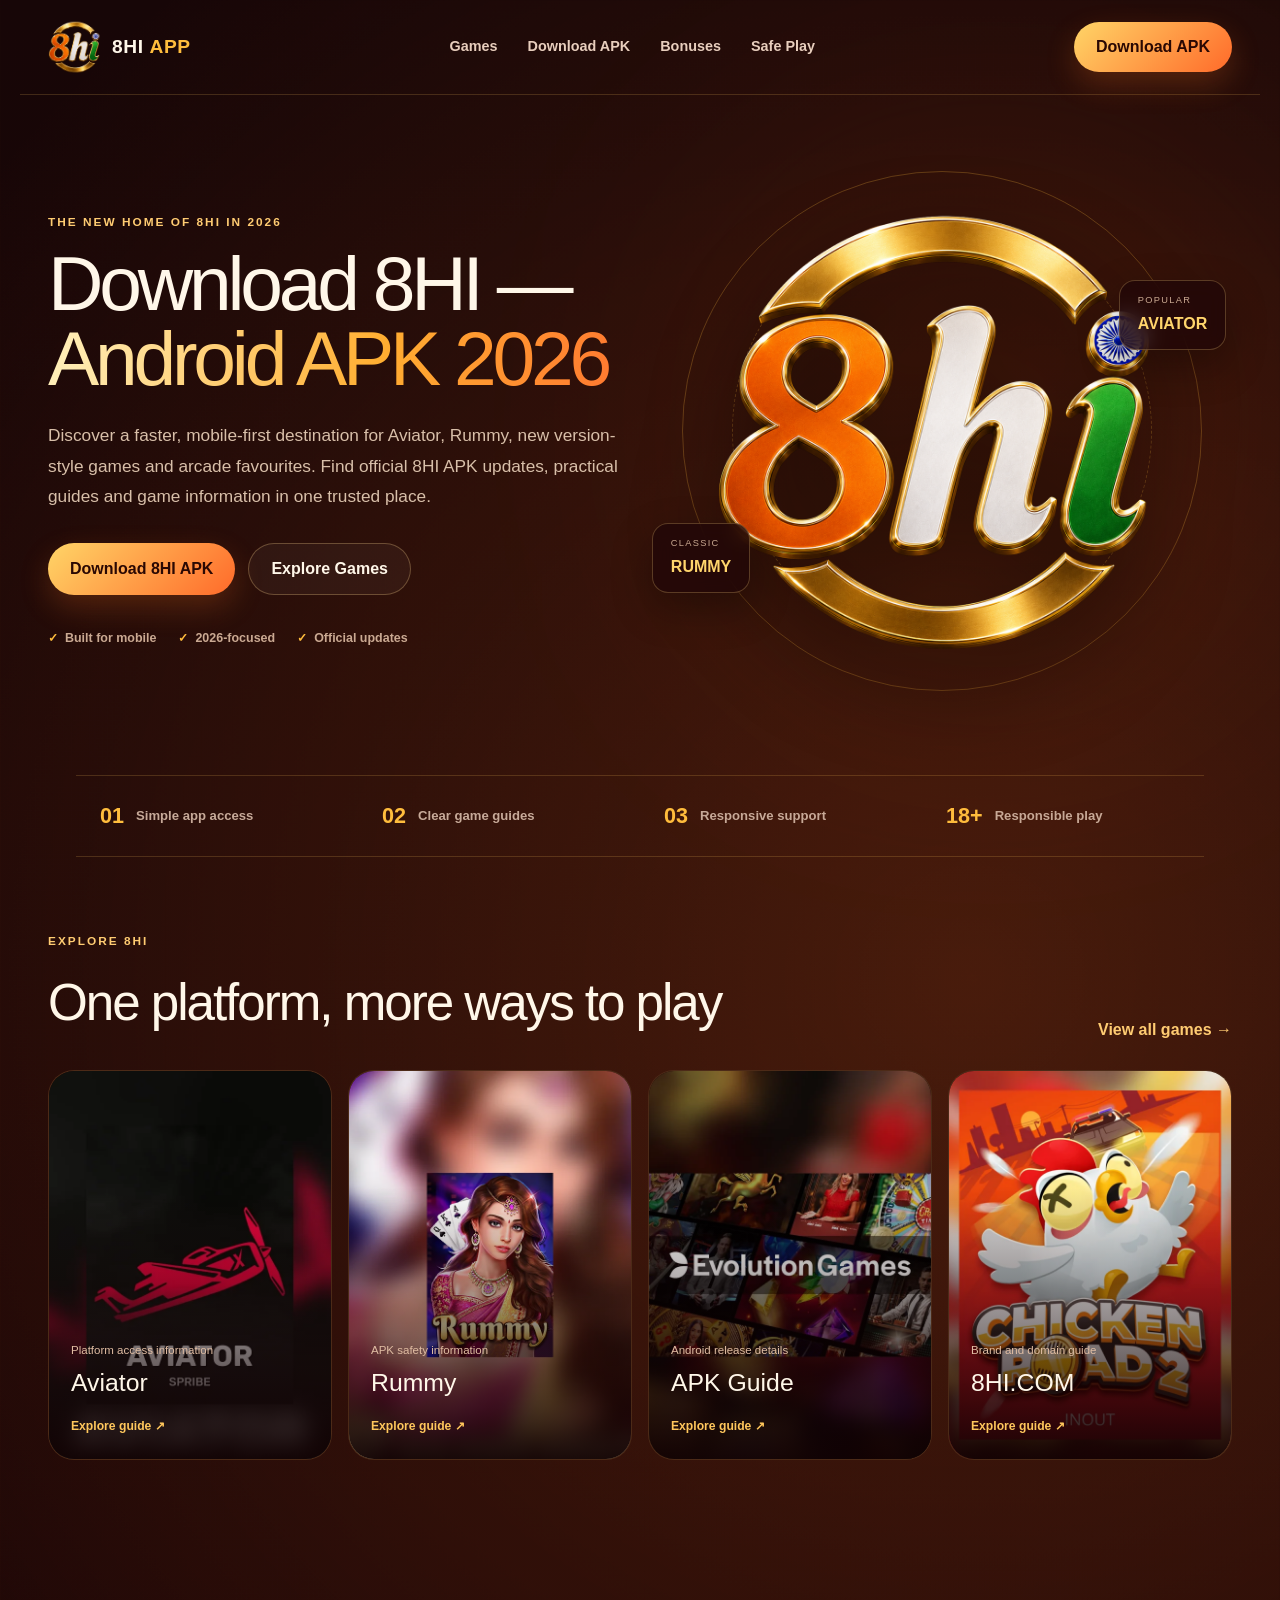
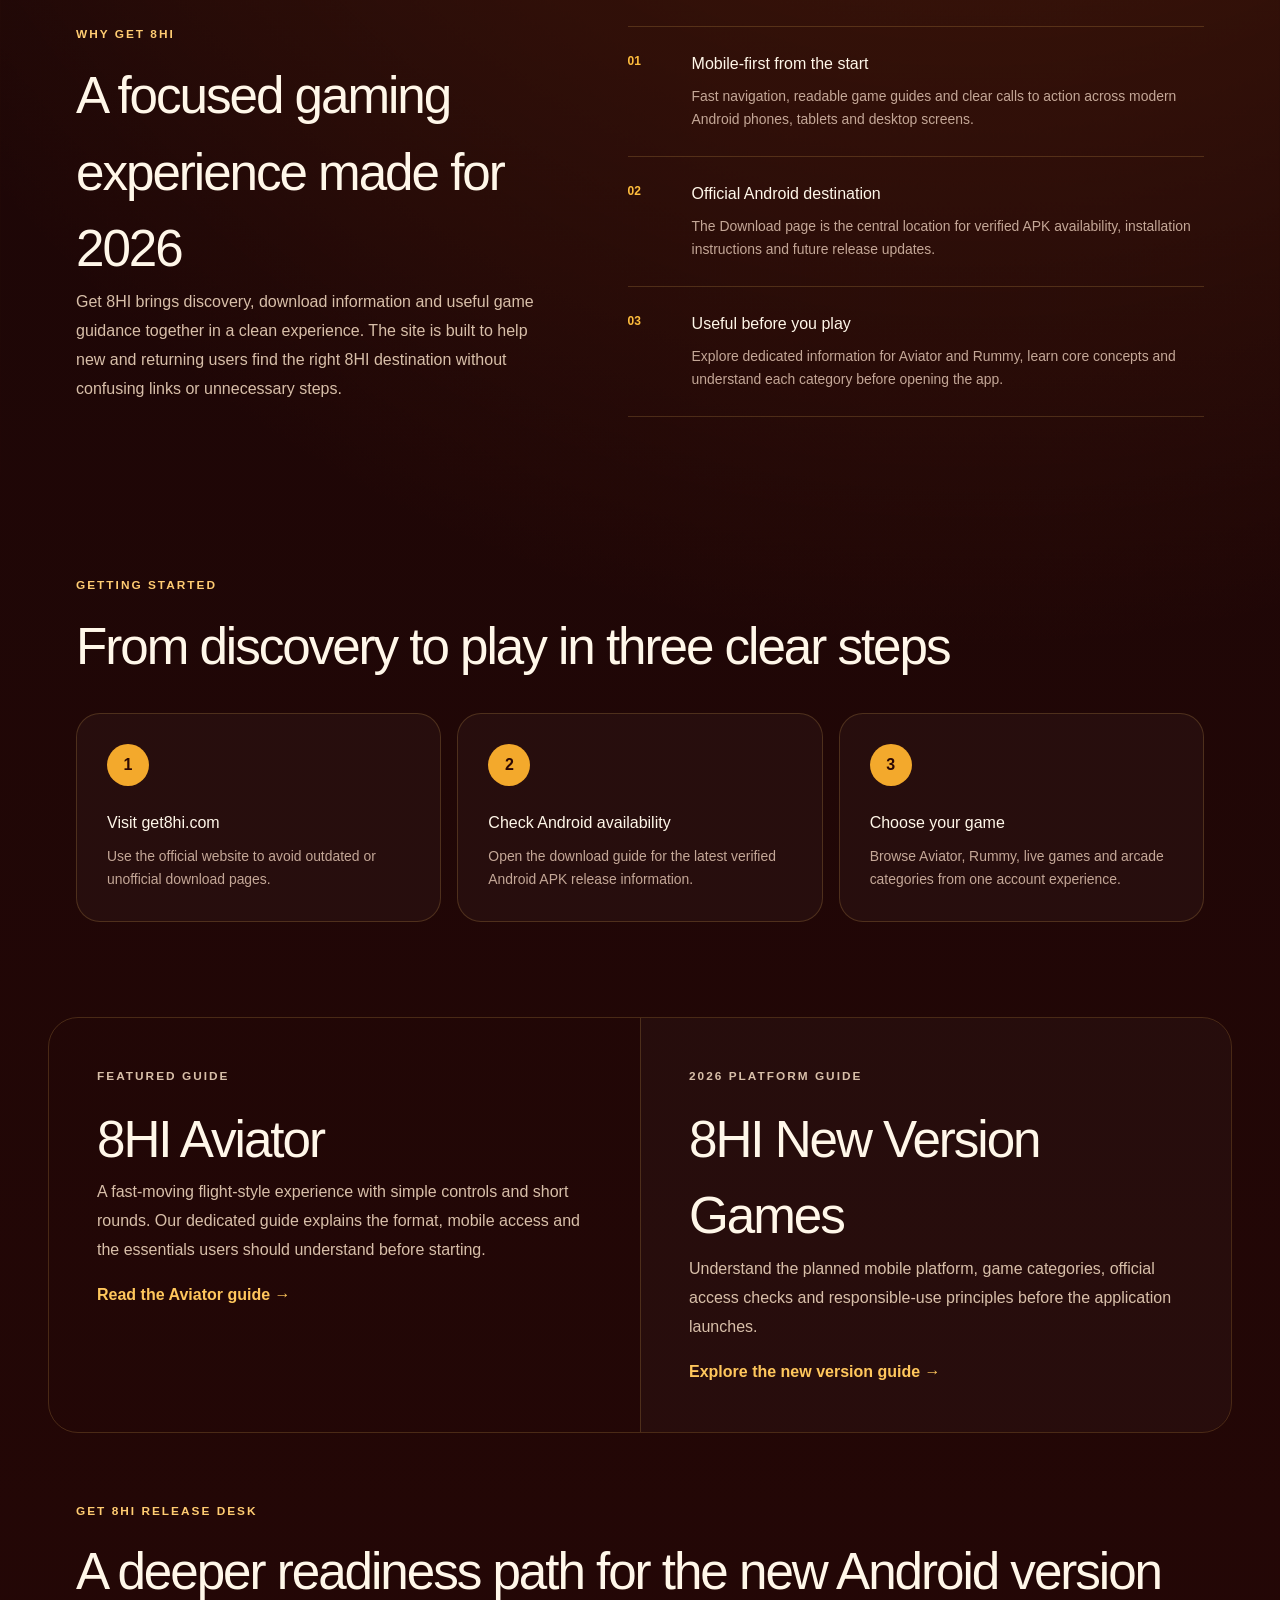
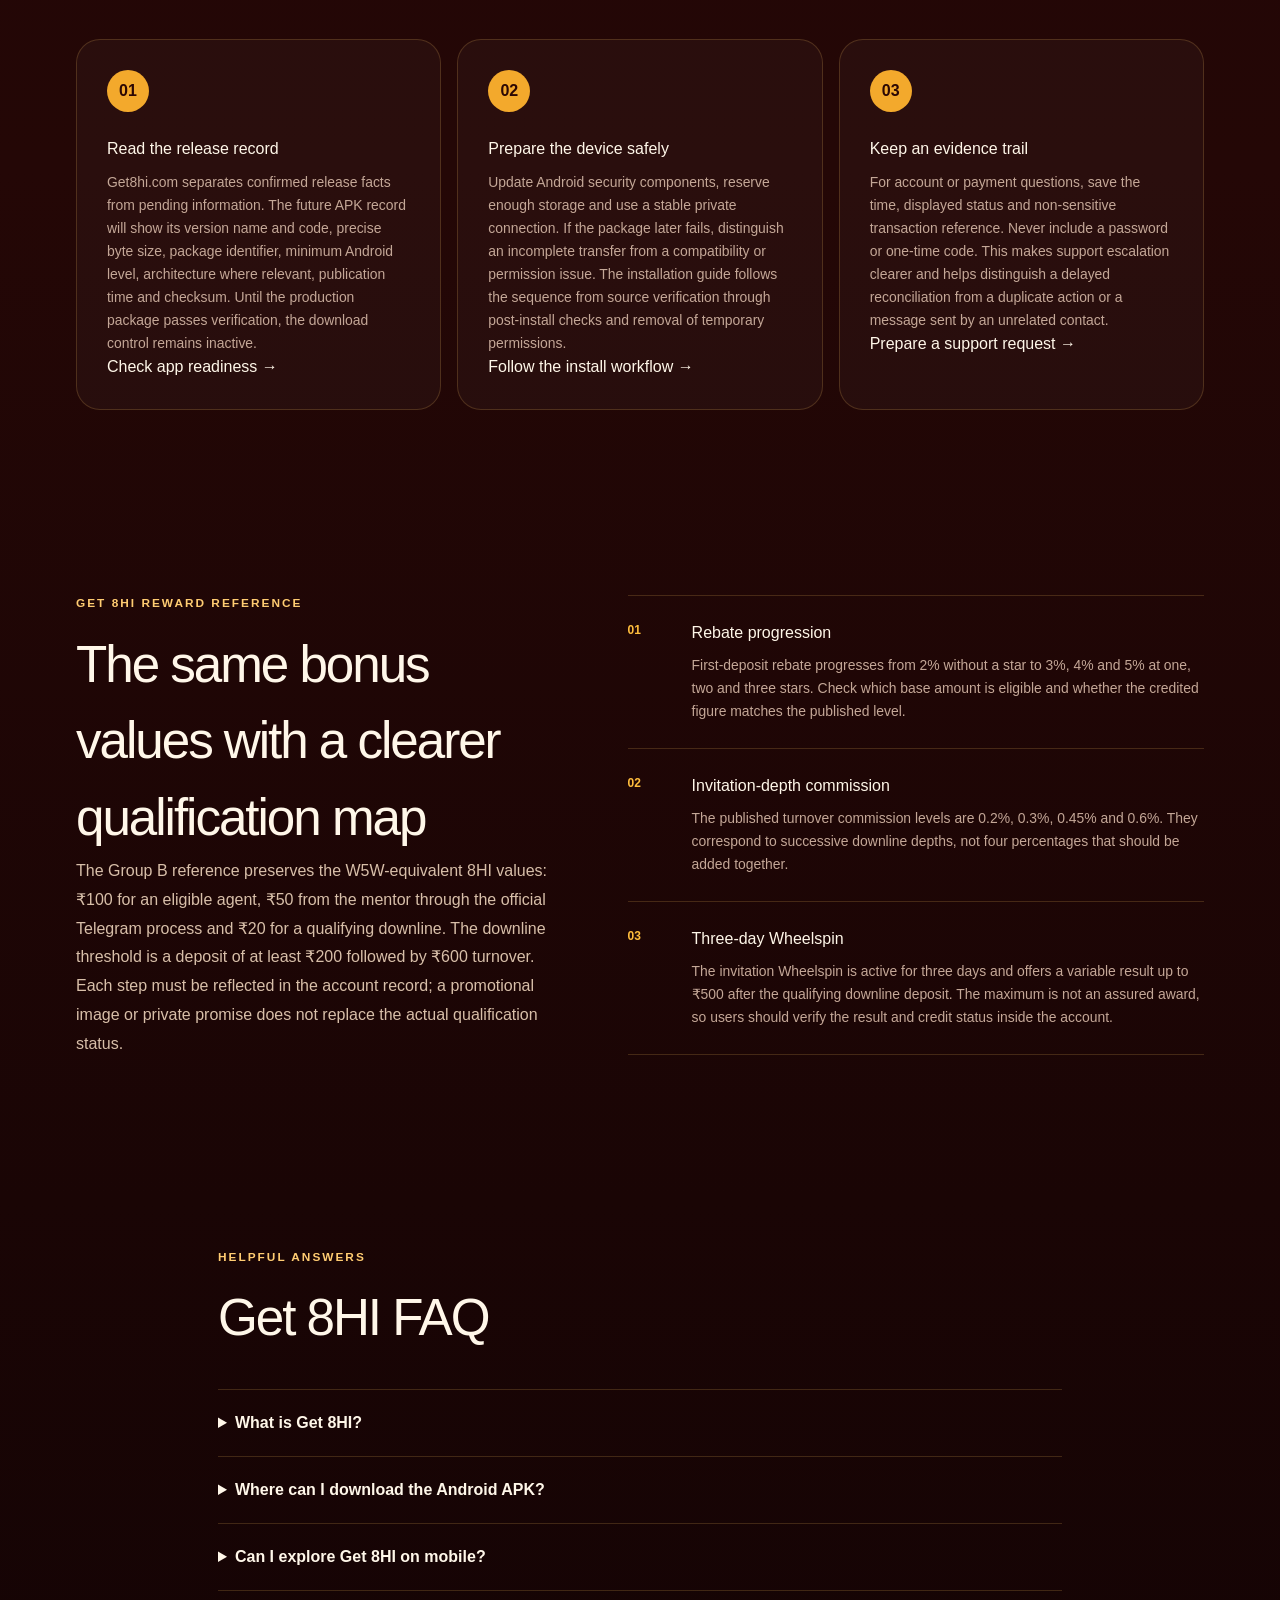
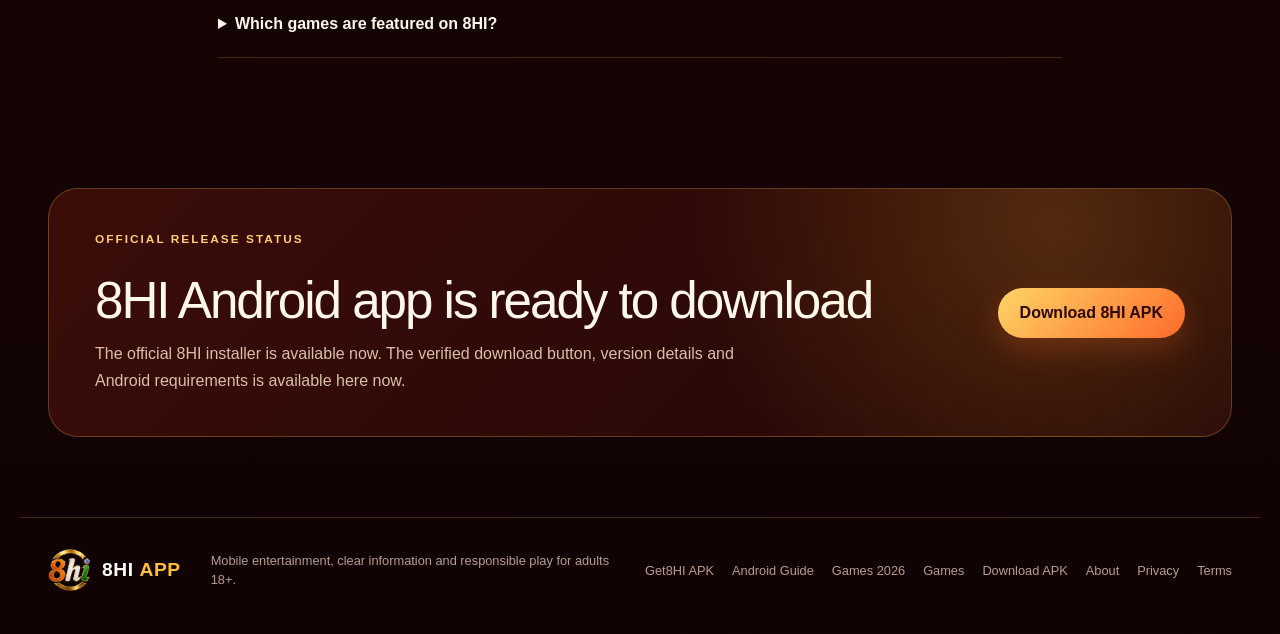
==== commit ce4f38bb: "Serve homepage without hydration runtime" ====
--- a/index.html
+++ b/index.html
@@ -1,2 +1,2 @@
-<!DOCTYPE html><html lang="en-IN"><head><meta charSet="utf-8"/><meta name="viewport" content="width=device-width, initial-scale=1"/><link rel="preload" href="/assets/8hi-mark.png" as="image"/><link rel="preload" href="/assets/game-aviator.webp" as="image"/><link rel="preload" href="/assets/game-rummy.webp" as="image"/><link rel="preload" href="/assets/game-live.webp" as="image"/><link rel="preload" href="/assets/game-arcade.webp" as="image"/><link rel="stylesheet" href="/_next/static/css/index.BDRPgdrS.css" data-rsc-css-href="/_next/static/css/index.BDRPgdrS.css" data-precedence="vite-rsc/importer-resources"/><link rel="modulepreload" fetchPriority="low" href="/_next/static/chunks/index-BGcl1kzL.js"/><script src="/_next/static/chunks/rolldown-runtime-C60lm6uB.js" type="module" async=""></script><script src="/_next/static/chunks/framework-BgSIrAUN.js" type="module" async=""></script><link rel="modulepreload" href="/_next/static/chunks/layout-segment-context-BZ0ORpr4.js" crossorigin=""/><title>8HI.COM APK Download | 8HICOM App for Android 2026</title><meta name="description" content="Find verified 8HI app release information, Android access guidance and mobile game explainers for adult users in 2026."/><meta name="application-name" content="Get 8HI"/><meta name="creator" content="Get 8HI"/><meta name="publisher" content="Get 8HI"/><meta name="format-detection" content="telephone=no, address=no, email=no"/><meta name="category" content="entertainment"/><meta name="robots" content="index, follow"/><meta name="googlebot" content="index, follow, max-image-preview:large, max-snippet:-1, max-video-preview:-1"/><meta property="og:title" content="Get 8HI — Android Release &amp; Access Guide"/><meta property="og:description" content="A clear starting point for verified 8HI Android release information."/><meta property="og:url" content="https://get8hi.com"/><meta property="og:site_name" content="Get 8HI"/><meta property="og:type" content="website"/><meta property="og:locale" content="en_IN"/><meta property="og:image" content="https://get8hi.com/og.png"/><meta property="og:image:width" content="1200"/><meta property="og:image:height" content="630"/><meta property="og:image:alt" content="Get 8HI Android release guide"/><meta name="twitter:card" content="summary_large_image"/><meta name="twitter:title" content="Get 8HI — Play Brighter"/><meta name="twitter:description" content="Explore games and official 8HI app download updates."/><meta name="twitter:image" content="https://get8hi.com/og.png"/><link rel="shortcut icon" href="/favicon.ico"/><link rel="icon" href="/icon-48.png" sizes="48x48" type="image/png"/><link rel="icon" href="/icon.png" sizes="96x96" type="image/png"/><link rel="icon" href="/icon-192.png" sizes="192x192" type="image/png"/><link rel="icon" href="/favicon.ico" sizes="48x48" type="image/x-icon"/><link rel="apple-touch-icon" href="/icon-192.png" sizes="192x192" type="image/png"/><link rel="manifest" href="/manifest.webmanifest"/><link rel="canonical" href="https://get8hi.com"/><script>Object.assign(((self[Symbol.for("vinext.navigationRuntime")]??={bootstrap:{routeManifest:null},functions:{}}).bootstrap.rsc??={rsc:[]}),{params:{},nav:{"pathname":"/","searchParams":[]}})</script><link rel="modulepreload" href="/_next/static/chunks/index-BGcl1kzL.js" />
-</head><body><script type="application/ld+json">{"@context":"https://schema.org","@graph":[{"@type":"WebSite","@id":"https://get8hi.com/#website","name":"Get 8HI","alternateName":["8HI","Get 8HI"],"url":"https://get8hi.com/","inLanguage":"en-IN","publisher":{"@id":"https://get8hi.com/#organization"}},{"@type":"Organization","@id":"https://get8hi.com/#organization","name":"Get 8HI","url":"https://get8hi.com/","logo":{"@type":"ImageObject","url":"https://get8hi.com/icon-512.png","width":512,"height":512}}]}</script><main><a class="skip-link" href="#main-content">Skip to content</a><script type="application/ld+json">{"@context":"https://schema.org","@type":"FAQPage","mainEntity":[{"@type":"Question","name":"What is Get 8HI?","acceptedAnswer":{"@type":"Answer","text":"Get 8HI is a mobile-first entertainment platform for players in 2026, bringing popular game categories, guides and official app information into one clear destination."}},{"@type":"Question","name":"Where can I download the Android APK?","acceptedAnswer":{"@type":"Answer","text":"The official 8HI Android APK is available now. The Download page now provides the file, version, size and security details."}},{"@type":"Question","name":"Can I explore Get 8HI on mobile?","acceptedAnswer":{"@type":"Answer","text":"Yes. Every page is designed for smartphones first and also adapts to tablets and desktop screens."}},{"@type":"Question","name":"Which games are featured on 8HI?","acceptedAnswer":{"@type":"Answer","text":"The platform highlights Aviator, Rummy, live-table experiences and quick arcade-style games. Availability may vary when the official app launches."}}]}</script><header class="site-header"><a href="/" class="brand" aria-label="Get 8HI home"><img src="/assets/8hi-mark.png" alt="Get 8HI" width="54" height="54"/><span>8HI <b>APP</b></span></a><nav aria-label="Main navigation"><a href="#games">Games</a><a href="/8hi-app">Download APK</a><a href="/8hi-payment-guide">Bonuses</a><a href="/responsible-gaming">Safe Play</a></nav><a class="nav-cta" href="/8hi-app">Download APK</a></header><section class="hero" id="main-content"><div class="hero-glow"></div><div class="hero-copy"><p class="eyebrow">The new home of 8HI in 2026</p><h1>8HI.COM — <span>8HICOM App</span></h1><p class="hero-text">Discover a faster, mobile-first destination for Aviator, Rummy, new version-style games and arcade favourites. Find official 8HI app updates, practical guides and game information in one trusted place.</p><div class="hero-actions"><a class="primary-button" href="/8hi-app">Download 8HI APK</a><a class="secondary-button" href="#games">Explore Games</a></div><div class="trust-row" aria-label="Platform highlights"><span>Built for mobile</span><span>2026-focused</span><span>Official updates</span></div></div><div class="hero-visual"><div class="brand-orbit orbit-one"></div><div class="brand-orbit orbit-two"></div><div class="logo-stage"><img src="/assets/8hi-mark.png" alt="8HI 2026 gaming app logo" width="520" height="520"/></div><div class="floating-card card-a"><small>POPULAR</small><strong>AVIATOR</strong></div><div class="floating-card card-b"><small>CLASSIC</small><strong>RUMMY</strong></div></div></section><section class="proof-strip" aria-label="8HI platform features"><div><strong>01</strong><span>Simple app access</span></div><div><strong>02</strong><span>Clear game guides</span></div><div><strong>03</strong><span>Responsive support</span></div><div><strong>18+</strong><span>Responsible play</span></div></section><section class="game-section" id="games"><div class="section-heading"><div><p class="eyebrow">Explore 8HI</p><h2>One platform, more ways to play</h2></div><a href="/8hi-com">View all games →</a></div><div class="visual-game-grid"><a class="visual-game-card" href="/partner"><img src="/assets/game-aviator.webp" alt="Aviator on Get 8HI 2026" width="620" height="620"/><span class="game-shade"></span><div><p>Platform access information</p><h3>Aviator</h3><b>Explore guide ↗</b></div></a><a class="visual-game-card" href="/apk-safety"><img src="/assets/game-rummy.webp" alt="Rummy on Get 8HI 2026" width="620" height="620"/><span class="game-shade"></span><div><p>APK safety information</p><h3>Rummy</h3><b>Explore guide ↗</b></div></a><a class="visual-game-card" href="/8hi-app"><img src="/assets/game-live.webp" alt="App Guide on Get 8HI 2026" width="620" height="620"/><span class="game-shade"></span><div><p>Android release details</p><h3>App Guide</h3><b>Explore guide ↗</b></div></a><a class="visual-game-card" href="/8hi-com"><img src="/assets/game-arcade.webp" alt="8HI.COM on Get 8HI 2026" width="620" height="620"/><span class="game-shade"></span><div><p>Brand and domain guide</p><h3>8HI.COM</h3><b>Explore guide ↗</b></div></a></div></section><section class="story-section"><div class="story-intro"><p class="eyebrow">Why Get 8HI</p><h2>A focused gaming experience made for 2026</h2><p>Get 8HI brings discovery, download information and useful game guidance together in a clean experience. The site is built to help new and returning users find the right 8HI destination without confusing links or unnecessary steps.</p></div><div class="feature-list"><article><span>01</span><div><h3>Mobile-first from the start</h3><p>Fast navigation, readable game guides and clear calls to action across modern Android phones, tablets and desktop screens.</p></div></article><article><span>02</span><div><h3>Official Android destination</h3><p>The Download page is the central location for verified APK availability, installation instructions and future release updates.</p></div></article><article><span>03</span><div><h3>Useful before you play</h3><p>Explore dedicated information for Aviator and Rummy, learn core concepts and understand each category before opening the app.</p></div></article></div></section><section class="guide-section"><div class="section-heading"><div><p class="eyebrow">Getting started</p><h2>From discovery to play in three clear steps</h2></div></div><div class="step-grid"><article><b>1</b><h3>Visit get8hi.com</h3><p>Use the official website to avoid outdated or unofficial download pages.</p></article><article><b>2</b><h3>Check Android availability</h3><p>Open the download guide for the latest verified Android APK release information.</p></article><article><b>3</b><h3>Choose your game</h3><p>Browse Aviator, Rummy, live games and arcade categories from one account experience.</p></article></div></section><section class="seo-split"><div><p class="eyebrow">Featured guide</p><h2>8HI Aviator</h2><p>A fast-moving flight-style experience with simple controls and short rounds. Our dedicated guide explains the format, mobile access and the essentials users should understand before starting.</p><a href="/partner">Read the Aviator guide →</a></div><div><p class="eyebrow">2026 platform guide</p><h2>8HI New Version Games</h2><p>Understand the planned mobile platform, game categories, official access checks and responsible-use principles before the application launches.</p><a href="/8hi-com-apk">Explore the new version guide →</a></div></section><section class="guide-section" id="release-readiness"><div class="section-heading"><div><p class="eyebrow">Get 8HI release desk</p><h2>A deeper readiness path for the new Android version</h2></div></div><div class="step-grid"><article><b>01</b><h3>Read the release record</h3><p>Get8hi.com separates confirmed release facts from pending information. The future APK record will show its version name and code, precise byte size, package identifier, minimum Android level, architecture where relevant, publication time and checksum. Until the production package passes verification, the download control remains inactive.</p><a href="/8hi-app">Check app readiness →</a></article><article><b>02</b><h3>Prepare the device safely</h3><p>Update Android security components, reserve enough storage and use a stable private connection. If the package later fails, distinguish an incomplete transfer from a compatibility or permission issue. The installation guide follows the sequence from source verification through post-install checks and removal of temporary permissions.</p><a href="/8hi-apk-install">Follow the install workflow →</a></article><article><b>03</b><h3>Keep an evidence trail</h3><p>For account or payment questions, save the time, displayed status and non-sensitive transaction reference. Never include a password or one-time code. This makes support escalation clearer and helps distinguish a delayed reconciliation from a duplicate action or a message sent by an unrelated contact.</p><a href="/support">Prepare a support request →</a></article></div></section><section class="story-section"><div class="story-intro"><p class="eyebrow">Get 8HI reward reference</p><h2>The same bonus values with a clearer qualification map</h2><p>The Group B reference preserves the W5W-equivalent 8HI values: ₹100 for an eligible agent, ₹50 from the mentor through the official Telegram process and ₹20 for a qualifying downline. The downline threshold is a deposit of at least ₹200 followed by ₹600 turnover. Each step must be reflected in the account record; a promotional image or private promise does not replace the actual qualification status.</p></div><div class="feature-list"><article><span>01</span><div><h3>Rebate progression</h3><p>First-deposit rebate progresses from 2% without a star to 3%, 4% and 5% at one, two and three stars. Check which base amount is eligible and whether the credited figure matches the published level.</p></div></article><article><span>02</span><div><h3>Invitation-depth commission</h3><p>The published turnover commission levels are 0.2%, 0.3%, 0.45% and 0.6%. They correspond to successive downline depths, not four percentages that should be added together.</p></div></article><article><span>03</span><div><h3>Three-day Wheelspin</h3><p>The invitation Wheelspin is active for three days and offers a variable result up to ₹500 after the qualifying downline deposit. The maximum is not an assured award, so users should verify the result and credit status inside the account.</p></div></article></div></section><section class="faq-home"><p class="eyebrow">Helpful answers</p><h2>Get 8HI FAQ</h2><div><details><summary>What is Get 8HI?</summary><p>Get 8HI is a mobile-first entertainment platform for players in 2026, bringing popular game categories, guides and official app information into one clear destination.</p></details><details><summary>Where can I download the Android APK?</summary><p>The official 8HI Android APK is available now. The Download page now provides the file, version, size and security details.</p></details><details><summary>Can I explore Get 8HI on mobile?</summary><p>Yes. Every page is designed for smartphones first and also adapts to tablets and desktop screens.</p></details><details><summary>Which games are featured on 8HI?</summary><p>The platform highlights Aviator, Rummy, live-table experiences and quick arcade-style games. Availability may vary when the official app launches.</p></details></div></section><section class="download-band"><div><p class="eyebrow">Official release status</p><h2>8HI Android app is ready to download</h2><p>The official 8HI installer is available now. The verified download button, version details and Android requirements is available here now.</p></div><a class="primary-button" href="/8hi-app">Download 8HI APK</a></section><footer><div class="brand footer-brand"><img src="/assets/8hi-mark.png" alt="" width="44" height="44"/><span>8HI <b>APP</b></span></div><p>Mobile entertainment, clear information and responsible play for adults 18+.</p><div class="footer-links"><a href="/8hi-app">Get8HI App</a><a href="/8hi-login">Android Guide</a><a href="/8hi-login">Games 2026</a><a href="/8hi-com">Games</a><a href="/8hi-app">Download APK</a><a href="/about">About</a><a href="/privacy">Privacy</a><a href="/terms">Terms</a></div></footer></main><script type="module" src="/_next/static/chunks/index-BGcl1kzL.js" id="_R_" async=""></script><script>((self[Symbol.for("vinext.navigationRuntime")]??={bootstrap:{routeManifest:null},functions:{}}).bootstrap.rsc??={rsc:[]}).rsc.push("2:I[\"d5075e13e03a\",[],\"Children\",1]\n")</script><script>((self[Symbol.for("vinext.navigationRuntime")]??={bootstrap:{routeManifest:null},functions:{}}).bootstrap.rsc??={rsc:[]}).rsc.push("3:I[\"f68a58624a56\",[],\"GlobalErrorBoundary\",1]\n")</script><script>((self[Symbol.for("vinext.navigationRuntime")]??={bootstrap:{routeManifest:null},functions:{}}).bootstrap.rsc??={rsc:[]}).rsc.push("4:I[\"ffd5c8636600\",[],\"default\",1]\n")</script><script>((self[Symbol.for("vinext.navigationRuntime")]??={bootstrap:{routeManifest:null},functions:{}}).bootstrap.rsc??={rsc:[]}).rsc.push("5:I[\"f68a58624a56\",[],\"ErrorBoundary\",1]\n")</script><script>((self[Symbol.for("vinext.navigationRuntime")]??={bootstrap:{routeManifest:null},functions:{}}).bootstrap.rsc??={rsc:[]}).rsc.push("6:I[\"ed53b9c3ef4a\",[],\"LayoutSegmentProvider\",1]\n")</script><script>((self[Symbol.for("vinext.navigationRuntime")]??={bootstrap:{routeManifest:null},functions:{}}).bootstrap.rsc??={rsc:[]}).rsc.push("7:I[\"d5075e13e03a\",[],\"Slot\",1]\n")</script><script>((self[Symbol.for("vinext.navigationRuntime")]??={bootstrap:{routeManifest:null},functions:{}}).bootstrap.rsc??={rsc:[]}).rsc.push("8:I[\"f68a58624a56\",[],\"NotFoundBoundary\",1]\n")</script><script>((self[Symbol.for("vinext.navigationRuntime")]??={bootstrap:{routeManifest:null},functions:{}}).bootstrap.rsc??={rsc:[]}).rsc.push(":HL[\"/_next/static/css/index.BDRPgdrS.css\",\"style\"     ]\n")</script><script>((self[Symbol.for("vinext.navigationRuntime")]??={bootstrap:{routeManifest:null},functions:{}}).bootstrap.rsc??={rsc:[]}).rsc.push("0:{\"__route\":\"route:/\",\"__interceptionContext\":null,\"__layoutIds\":[\"layout:/\"],\"__rootLayout\":\"/\",\"__sourcePage\":\"/page\",\"page:/\":\"$L1\",\"layout:/\":[[[[\"$\",\"link\",\"css:/_next/static/css/index.BDRPgdrS.css\",{\"rel\":\"stylesheet\",\"precedence\":\"vite-rsc/importer-resources\",\"href\":\"/_next/static/css/index.BDRPgdrS.css\",\"data-rsc-css-href\":\"/_next/static/css/index.BDRPgdrS.css\"}],\"$undefined\"],[\"$\",\"html\",null,{\"lang\":\"en-IN\",\"children\":[\"$\",\"body\",null,{\"children\":[[\"$\",\"script\",null,{\"type\":\"application/ld+json\",\"dangerouslySetInnerHTML\":{\"__html\":\"{\\\"@context\\\":\\\"https://schema.org\\\",\\\"@graph\\\":[{\\\"@type\\\":\\\"WebSite\\\",\\\"@id\\\":\\\"https://get8hi.com/#website\\\",\\\"name\\\":\\\"Get 8HI\\\",\\\"alternateName\\\":[\\\"8HI\\\",\\\"Get 8HI\\\"],\\\"url\\\":\\\"https://get8hi.com/\\\",\\\"inLanguage\\\":\\\"en-IN\\\",\\\"publisher\\\":{\\\"@id\\\":\\\"https://get8hi.com/#organization\\\"}},{\\\"@type\\\":\\\"Organization\\\",\\\"@id\\\":\\\"https://get8hi.com/#organization\\\",\\\"name\\\":\\\"Get 8HI\\\",\\\"url\\\":\\\"https://get8hi.com/\\\",\\\"logo\\\":{\\\"@type\\\":\\\"ImageObject\\\",\\\"url\\\":\\\"https://get8hi.com/icon-512.png\\\",\\\"width\\\":512,\\\"height\\\":512}}]}\"}}],[\"$\",\"$L2\",null,{}]]}]}]],null],\"route:/\":[[[\"$\",\"meta\",null,{\"charSet\":\"utf-8\"}],[[\"$\",\"title\",\"0\",{\"children\":\"8HI.COM APK Download | 8HICOM App for Android 2026\"}],[\"$\",\"meta\",\"1\",{\"name\":\"description\",\"content\":\"Find verified 8HI app release information, Android access guidance and mobile game explainers for adult users in 2026.\"}],[\"$\",\"meta\",\"2\",{\"name\":\"application-name\",\"content\":\"Get 8HI\"}],[\"$\",\"meta\",\"3\",{\"name\":\"creator\",\"content\":\"Get 8HI\"}],[\"$\",\"meta\",\"4\",{\"name\":\"publisher\",\"content\":\"Get 8HI\"}],[\"$\",\"meta\",\"5\",{\"name\":\"format-detection\",\"content\":\"telephone=no, address=no, email=no\"}],[\"$\",\"meta\",\"6\",{\"name\":\"category\",\"content\":\"entertainment\"}],[\"$\",\"meta\",\"7\",{\"name\":\"robots\",\"content\":\"index, follow\"}],[\"$\",\"meta\",\"8\",{\"name\":\"googlebot\",\"content\":\"index, follow, max-image-preview:large, max-snippet:-1, max-video-preview:-1\"}],[\"$\",\"meta\",\"9\",{\"property\":\"og:title\",\"content\":\"Get 8HI — Android Release \u0026 Access Guide\"}],[\"$\",\"meta\",\"10\",{\"property\":\"og:description\",\"content\":\"A clear starting point for verified 8HI Android release information.\"}],[\"$\",\"meta\",\"11\",{\"property\":\"og:url\",\"content\":\"https://get8hi.com\"}],[\"$\",\"meta\",\"12\",{\"property\":\"og:site_name\",\"content\":\"Get 8HI\"}],[\"$\",\"meta\",\"13\",{\"property\":\"og:type\",\"content\":\"website\"}],[\"$\",\"meta\",\"14\",{\"property\":\"og:locale\",\"content\":\"en_IN\"}],[\"$\",\"meta\",\"15\",{\"property\":\"og:image\",\"content\":\"https://get8hi.com/og.png\"}],[\"$\",\"meta\",\"16\",{\"property\":\"og:image:width\",\"content\":\"1200\"}],[\"$\",\"meta\",\"17\",{\"property\":\"og:image:height\",\"content\":\"630\"}],[\"$\",\"meta\",\"18\",{\"property\":\"og:image:alt\",\"content\":\"Get 8HI Android release guide\"}],[\"$\",\"meta\",\"19\",{\"name\":\"twitter:card\",\"content\":\"summary_large_image\"}],[\"$\",\"meta\",\"20\",{\"name\":\"twitter:title\",\"content\":\"Get 8HI — Play Brighter\"}],[\"$\",\"meta\",\"21\",{\"name\":\"twitter:description\",\"content\":\"Explore games and official 8HI app download updates.\"}],[\"$\",\"meta\",\"22\",{\"name\":\"twitter:image\",\"content\":\"https://get8hi.com/og.png\"}],[\"$\",\"link\",\"23\",{\"rel\":\"shortcut icon\",\"href\":\"/favicon.ico\"}],[\"$\",\"link\",\"24\",{\"rel\":\"icon\",\"href\":\"/icon-48.png\",\"sizes\":\"48x48\",\"type\":\"image/png\"}],[\"$\",\"link\",\"25\",{\"rel\":\"icon\",\"href\":\"/icon.png\",\"sizes\":\"96x96\",\"type\":\"image/png\"}],[\"$\",\"link\",\"26\",{\"rel\":\"icon\",\"href\":\"/icon-192.png\",\"sizes\":\"192x192\",\"type\":\"image/png\"}],[\"$\",\"link\",\"27\",{\"rel\":\"icon\",\"href\":\"/favicon.ico\",\"sizes\":\"48x48\",\"type\":\"image/x-icon\"}],[\"$\",\"link\",\"28\",{\"rel\":\"apple-touch-icon\",\"href\":\"/icon-192.png\",\"sizes\":\"192x192\",\"type\":\"image/png\"}],[\"$\",\"link\",\"29\",{\"rel\":\"manifest\",\"href\":\"/manifest.webmanifest\"}],[\"$\",\"link\",\"30\",{\"rel\":\"canonical\",\"href\":\"https://get8hi.com\"}]],[[\"$\",\"meta\",\"0\",{\"name\":\"viewport\",\"content\":\"width=device-width, initial-scale=1\"}]]],[\"$\",\"$L3\",null,{\"fallback\":\"$4\",\"children\":[\"$\",\"$L5\",null,{\"fallback\":\"$4\",\"children\":[\"$\",\"$L6\",null,{\"providerId\":\"layout:/\",\"segmentMap\":{\"children\":[]},\"children\":[\"$\",\"$L7\",null,{\"id\":\"layout:/\",\"parallelSlots\":\"$undefined\",\"children\":[\"$\",\"$L8\",null,{\"resetKey\":\"\",\"fallback\":[\"$\",\"main\",null,{\"children\":[\"$\",\"section\",null,{\"className\":\"content-shell\",\"children\":[[\"$\",\"div\",null,{\"className\":\"content-hero\",\"children\":[[\"$\",\"p\",null,{\"className\":\"eyebrow\",\"children\":\"404 · Page not found\"}],[\"$\",\"h1\",null,{\"children\":\"This page is not available\"}],[\"$\",\"p\",null,{\"children\":\"The address may be incorrect or the information may have moved. Continue from the official Get 8HI homepage.\"}]]}],\"$L9\"]}]}],\"children\":\"$La\"}]}]}]}]}],null,null],\"__layoutFlags\":{\"layout:/\":\"s\"},\"__artifactCompatibility\":{\"schemaVersion\":1,\"graphVersion\":\"app-route-graph:1177fd80f83fa7b0\",\"deploymentVersion\":\"93713eb1-8431-495b-a64e-56f58ae4873c\",\"appElementsSchemaVersion\":1,\"rscPayloadSchemaVersion\":1,\"rootBoundaryId\":\"/\",\"renderEpoch\":null},\"__renderObservation\":{\"schemaVersion\":1,\"output\":{\"kind\":\"app-rsc\",\"mountedSlotsFingerprint\":null,\"renderEpoch\":null,\"rootBoundaryId\":\"/\",\"routeId\":\"route:/\"},\"completeness\":\"partial\",\"boundaryOutcome\":{\"kind\":\"unknown\"},\"requestApis\":[{\"kind\":\"connection\",\"status\":\"unknown\"},{\"kind\":\"cookies\",\"status\":\"unknown\"},{\"kind\":\"draftMode\",\"status\":\"unknown\"},{\"kind\":\"headers\",\"status\":\"unknown\"},{\"kind\":\"params\",\"status\":\"unknown\"},{\"kind\":\"searchParams\",\"status\":\"unknown\"}],\"dynamicFetches\":[],\"cacheTags\":[\"/\",\"_N_T_/\",\"_N_T_/index\",\"_N_T_/layout\",\"_N_T_/page\"],\"pathTags\":[\"/\"],\"cacheability\":\"unknown\",\"downgrade\":{\"target\":\"freshRender\",\"reasons\":[{\"code\":\"CP_DOWNGRADE_CACHEABILITY_UNKNOWN\",\"target\":\"freshRender\"},{\"code\":\"CP_DOWNGRADE_INCOMPLETE_OBSERVATION\",\"completeness\":\"partial\",\"target\":\"freshRender\"},{\"code\":\"CP_DOWNGRADE_UNKNOWN_REQUEST_API\",\"requestApi\":\"connection\",\"target\":\"freshRender\"},{\"code\":\"CP_DOWNGRADE_UNKNOWN_REQUEST_API\",\"requestApi\":\"cookies\",\"target\":\"freshRender\"},{\"code\":\"CP_DOWNGRADE_UNKNOWN_REQUEST_API\",\"requestApi\":\"draftMode\",\"target\":\"freshRender\"},{\"code\":\"CP_DOWNGRADE_UNKNOWN_REQUEST_API\",\"requestApi\":\"headers\",\"target\":\"freshRender\"},{\"code\":\"CP_DOWNGRADE_UNKNOWN_REQUEST_API\",\"requestApi\":\"params\",\"target\":\"freshRender\"},{\"code\":\"CP_DOWNGRADE_UNKNOWN_REQUEST_API\",\"requestApi\":\"searchParams\",\"target\":\"freshRender\"}],\"fallback\":{\"kind\":\"breakerFallback\",\"code\":\"CP_PRIVATE_DYNAMIC_DOWNGRADE\",\"mode\":\"renderFresh\",\"scope\":\"affectedOutput\",\"fields\":{\"reasonCodes\":[\"CP_DOWNGRADE_CACHEABILITY_UNKNOWN\",\"CP_DOWNGRADE_INCOMPLETE_OBSERVATION\",\"CP_DOWNGRADE_UNKNOWN_REQUEST_API\",\"CP_DOWNGRADE_UNKNOWN_REQUEST_API\",\"CP_DOWNGRADE_UNKNOWN_REQUEST_API\",\"CP_DOWNGRADE_UNKNOWN_REQUEST_API\",\"CP_DOWNGRADE_UNKNOWN_REQUEST_API\",\"CP_DOWNGRADE_UNKNOWN_REQUEST_API\"],\"target\":\"freshRender\"}},\"isPublicCacheCandidate\":false}}}\n")</script><script>((self[Symbol.for("vinext.navigationRuntime")]??={bootstrap:{routeManifest:null},functions:{}}).bootstrap.rsc??={rsc:[]}).rsc.push("b:I[\"fe48302fca77\",[],\"AppRouterScrollTarget\",1]\n")</script><script>((self[Symbol.for("vinext.navigationRuntime")]??={bootstrap:{routeManifest:null},functions:{}}).bootstrap.rsc??={rsc:[]}).rsc.push("c:I[\"f68a58624a56\",[],\"RedirectBoundary\",1]\n")</script><script>((self[Symbol.for("vinext.navigationRuntime")]??={bootstrap:{routeManifest:null},functions:{}}).bootstrap.rsc??={rsc:[]}).rsc.push("9:[\"$\",\"a\",null,{\"className\":\"primary-button\",\"href\":\"/\",\"children\":\"Return to Get 8HI\"}]\n")</script><script>((self[Symbol.for("vinext.navigationRuntime")]??={bootstrap:{routeManifest:null},functions:{}}).bootstrap.rsc??={rsc:[]}).rsc.push("a:[\"$\",\"$L8\",null,{\"resetKey\":\"\",\"fallback\":[\"$\",\"main\",null,{\"children\":[\"$\",\"section\",null,{\"className\":\"content-shell\",\"children\":[[\"$\",\"div\",null,{\"className\":\"content-hero\",\"children\":[[\"$\",\"p\",null,{\"className\":\"eyebrow\",\"children\":\"404 · Page not found\"}],[\"$\",\"h1\",null,{\"children\":\"This page is not available\"}],[\"$\",\"p\",null,{\"children\":\"The address may be incorrect or the information may have moved. Continue from the official Get 8HI homepage.\"}]]}],[\"$\",\"a\",null,{\"className\":\"primary-button\",\"href\":\"/\",\"children\":\"Return to Get 8HI\"}]]}]}],\"children\":[\"$\",\"$Lb\",null,{\"children\":[\"$\",\"$Lc\",null,{\"children\":[[\"$\",\"$L6\",null,{\"providerId\":\"page:/\",\"segmentMap\":{\"children\":[\"__PAGE__\"]},\"children\":[\"$\",\"$L7\",null,{\"id\":\"page:/\"}]}],null]}]}]}]\n")</script><script>((self[Symbol.for("vinext.navigationRuntime")]??={bootstrap:{routeManifest:null},functions:{}}).bootstrap.rsc??={rsc:[]}).rsc.push(":HL[\"/assets/8hi-mark.png\",\"image\"]\n")</script><script>((self[Symbol.for("vinext.navigationRuntime")]??={bootstrap:{routeManifest:null},functions:{}}).bootstrap.rsc??={rsc:[]}).rsc.push("d:T428,")</script><script>((self[Symbol.for("vinext.navigationRuntime")]??={bootstrap:{routeManifest:null},functions:{}}).bootstrap.rsc??={rsc:[]}).rsc.push("{\"@context\":\"https://schema.org\",\"@type\":\"FAQPage\",\"mainEntity\":[{\"@type\":\"Question\",\"name\":\"What is Get 8HI?\",\"acceptedAnswer\":{\"@type\":\"Answer\",\"text\":\"Get 8HI is a mobile-first entertainment platform for players in 2026, bringing popular game categories, guides and official app information into one clear destination.\"}},{\"@type\":\"Question\",\"name\":\"Where can I download the Android APK?\",\"acceptedAnswer\":{\"@type\":\"Answer\",\"text\":\"The official 8HI Android APK is not available")</script><script>((self[Symbol.for("vinext.navigationRuntime")]??={bootstrap:{routeManifest:null},functions:{}}).bootstrap.rsc??={rsc:[]}).rsc.push(" yet. The Download page now provides the file, version, size and security details.\"}},{\"@type\":\"Question\",\"name\":\"Can I explore Get 8HI on mobile?\",\"acceptedAnswer\":{\"@type\":\"Answer\",\"text\":\"Yes. Every page is designed for smartphones first and also adapts to tablets and desktop screens.\"}},{\"@type\":\"Question\",\"name\":\"Which games are featured on 8HI?\",\"acceptedAnswer\":{\"@type\":\"Answer\",\"text\":\"The platform highlights Aviator, Rummy, live-table experiences and quick arcade-style games. Availability may vary when the official app launches.\"}}]}")</script><script>((self[Symbol.for("vinext.navigationRuntime")]??={bootstrap:{routeManifest:null},functions:{}}).bootstrap.rsc??={rsc:[]}).rsc.push("1:[\"$\",\"main\",null,{\"children\":[[\"$\",\"a\",null,{\"className\":\"skip-link\",\"href\":\"#main-content\",\"children\":\"Skip to content\"}],[\"$\",\"script\",null,{\"type\":\"application/ld+json\",\"dangerouslySetInnerHTML\":{\"__html\":\"$d\"}}],[\"$\",\"header\",null,{\"className\":\"site-header\",\"children\":[[\"$\",\"a\",null,{\"href\":\"/\",\"className\":\"brand\",\"aria-label\":\"Get 8HI home\",\"children\":[[\"$\",\"img\",null,{\"src\":\"/assets/8hi-mark.png\",\"alt\":\"Get 8HI\",\"width\":54,\"height\":54}],[\"$\",\"span\",null,{\"children\":[\"8HI \",[\"$\",\"b\",null,{\"children\":\"APP\"}]]}]]}],[\"$\",\"nav\",null,{\"aria-label\":\"Main navigation\",\"children\":[[\"$\",\"a\",null,{\"href\":\"#games\",\"children\":\"Games\"}],[\"$\",\"a\",null,{\"href\":\"/8hi-app\",\"children\":\"Download APK\"}],[\"$\",\"a\",null,{\"href\":\"/8hi-payment-guide\",\"children\":\"Bonuses\"}],[\"$\",\"a\",null,{\"href\":\"/responsible-gaming\",\"children\":\"Safe Play\"}]]}],[\"$\",\"a\",null,{\"className\":\"nav-cta\",\"href\":\"/8hi-app\",\"children\":\"Download APK\"}]]}],[\"$\",\"section\",null,{\"className\":\"hero\",\"id\":\"main-content\",\"children\":[[\"$\",\"div\",null,{\"className\":\"hero-glow\"}],[\"$\",\"div\",null,{\"className\":\"hero-copy\",\"children\":[[\"$\",\"p\",null,{\"className\":\"eyebrow\",\"children\":\"The new home of 8HI in 2026\"}],[\"$\",\"h1\",null,{\"children\":[\"8HI.COM — \",[\"$\",\"span\",null,{\"children\":\"8HICOM App\"}]]}],[\"$\",\"p\",null,{\"className\":\"hero-text\",\"children\":\"Discover a faster, mobile-first destination for Aviator, Rummy, new version-style games and arcade favourites. Find official 8HI app updates, practical guides and game information in one trusted place.\"}],[\"$\",\"div\",null,{\"className\":\"hero-actions\",\"children\":[[\"$\",\"a\",null,{\"className\":\"primary-button\",\"href\":\"/8hi-app\",\"children\":\"Download 8HI APK\"}],[\"$\",\"a\",null,{\"className\":\"secondary-button\",\"href\":\"#games\",\"children\":\"Explore Games\"}]]}],[\"$\",\"div\",null,{\"className\":\"trust-row\",\"aria-label\":\"Platform highlights\",\"children\":[[\"$\",\"span\",null,{\"children\":\"Built for mobile\"}],[\"$\",\"span\",null,{\"children\":\"2026-focused\"}],[\"$\",\"span\",null,{\"children\":\"Official updates\"}]]}]]}],[\"$\",\"div\",null,{\"className\":\"hero-visual\",\"children\":[[\"$\",\"div\",null,{\"className\":\"brand-orbit orbit-one\"}],[\"$\",\"div\",null,{\"className\":\"brand-orbit orbit-two\"}],[\"$\",\"div\",null,{\"className\":\"logo-stage\",\"children\":[\"$\",\"img\",null,{\"src\":\"/assets/8hi-mark.png\",\"alt\":\"8HI 2026 gaming app logo\",\"width\":520,\"height\":520}]}],[\"$\",\"div\",null,{\"className\":\"floating-card card-a\",\"children\":[[\"$\",\"small\",null,{\"children\":\"POPULAR\"}],[\"$\",\"strong\",null,{\"children\":\"AVIATOR\"}]]}],[\"$\",\"div\",null,{\"className\":\"floating-card card-b\",\"children\":[[\"$\",\"small\",null,{\"children\":\"CLASSIC\"}],[\"$\",\"strong\",null,{\"children\":\"RUMMY\"}]]}]]}]]}],[\"$\",\"section\",null,{\"className\":\"proof-strip\",\"aria-label\":\"8HI platform features\",\"children\":[[\"$\",\"div\",null,{\"children\":[[\"$\",\"strong\",null,{\"children\":\"01\"}],[\"$\",\"span\",null,{\"children\":\"Simple app access\"}]]}],[\"$\",\"div\",null,{\"children\":[[\"$\",\"strong\",null,{\"children\":\"02\"}],[\"$\",\"span\",null,{\"children\":\"Clear game guides\"}]]}],[\"$\",\"div\",null,{\"children\":[[\"$\",\"strong\",null,{\"children\":\"03\"}],[\"$\",\"span\",null,{\"children\":\"Responsive support\"}]]}],[\"$\",\"div\",null,{\"children\":[[\"$\",\"strong\",null,{\"children\":\"18+\"}],[\"$\",\"span\",null,{\"children\":\"Responsible play\"}]]}]]}],[\"$\",\"section\",null,{\"className\":\"game-section\",\"id\":\"games\",\"children\":[\"$Le\",\"$Lf\"]}],\"$L10\",\"$L11\",\"$L12\",\"$L13\",\"$L14\",\"$L15\",\"$L16\",\"$L17\"]}]\n")</script><script>((self[Symbol.for("vinext.navigationRuntime")]??={bootstrap:{routeManifest:null},functions:{}}).bootstrap.rsc??={rsc:[]}).rsc.push(":HL[\"/assets/game-aviator.webp\",\"image\"]\n")</script><script>((self[Symbol.for("vinext.navigationRuntime")]??={bootstrap:{routeManifest:null},functions:{}}).bootstrap.rsc??={rsc:[]}).rsc.push(":HL[\"/assets/game-rummy.webp\",\"image\"]\n")</script><script>((self[Symbol.for("vinext.navigationRuntime")]??={bootstrap:{routeManifest:null},functions:{}}).bootstrap.rsc??={rsc:[]}).rsc.push(":HL[\"/assets/game-live.webp\",\"image\"]\n")</script><script>((self[Symbol.for("vinext.navigationRuntime")]??={bootstrap:{routeManifest:null},functions:{}}).bootstrap.rsc??={rsc:[]}).rsc.push(":HL[\"/assets/game-arcade.webp\",\"image\"]\n")</script><script>((self[Symbol.for("vinext.navigationRuntime")]??={bootstrap:{routeManifest:null},functions:{}}).bootstrap.rsc??={rsc:[]}).rsc.push("e:[\"$\",\"div\",null,{\"className\":\"section-heading\",\"children\":[[\"$\",\"div\",null,{\"children\":[[\"$\",\"p\",null,{\"className\":\"eyebrow\",\"children\":\"Explore 8HI\"}],[\"$\",\"h2\",null,{\"children\":\"One platform, more ways to play\"}]]}],[\"$\",\"a\",null,{\"href\":\"/8hi-com\",\"children\":\"View all games →\"}]]}]\n")</script><script>((self[Symbol.for("vinext.navigationRuntime")]??={bootstrap:{routeManifest:null},functions:{}}).bootstrap.rsc??={rsc:[]}).rsc.push("f:[\"$\",\"div\",null,{\"className\":\"visual-game-grid\",\"children\":[[\"$\",\"a\",\"Aviator\",{\"className\":\"visual-game-card\",\"href\":\"/partner\",\"children\":[[\"$\",\"img\",null,{\"src\":\"/assets/game-aviator.webp\",\"alt\":\"Aviator on Get 8HI 2026\",\"width\":620,\"height\":620}],[\"$\",\"span\",null,{\"className\":\"game-shade\"}],[\"$\",\"div\",null,{\"children\":[[\"$\",\"p\",null,{\"children\":\"Platform access information\"}],[\"$\",\"h3\",null,{\"children\":\"Aviator\"}],[\"$\",\"b\",null,{\"children\":\"Explore guide ↗\"}]]}]]}],[\"$\",\"a\",\"Rummy\",{\"className\":\"visual-game-card\",\"href\":\"/apk-safety\",\"children\":[[\"$\",\"img\",null,{\"src\":\"/assets/game-rummy.webp\",\"alt\":\"Rummy on Get 8HI 2026\",\"width\":620,\"height\":620}],[\"$\",\"span\",null,{\"className\":\"game-shade\"}],[\"$\",\"div\",null,{\"children\":[[\"$\",\"p\",null,{\"children\":\"APK safety information\"}],[\"$\",\"h3\",null,{\"children\":\"Rummy\"}],[\"$\",\"b\",null,{\"children\":\"Explore guide ↗\"}]]}]]}],[\"$\",\"a\",\"App Guide\",{\"className\":\"visual-game-card\",\"href\":\"/8hi-app\",\"children\":[[\"$\",\"img\",null,{\"src\":\"/assets/game-live.webp\",\"alt\":\"App Guide on Get 8HI 2026\",\"width\":620,\"height\":620}],[\"$\",\"span\",null,{\"className\":\"game-shade\"}],[\"$\",\"div\",null,{\"children\":[[\"$\",\"p\",null,{\"children\":\"Android release details\"}],[\"$\",\"h3\",null,{\"children\":\"App Guide\"}],[\"$\",\"b\",null,{\"children\":\"Explore guide ↗\"}]]}]]}],[\"$\",\"a\",\"8HI.COM\",{\"className\":\"visual-game-card\",\"href\":\"/8hi-com\",\"children\":[[\"$\",\"img\",null,{\"src\":\"/assets/game-arcade.webp\",\"alt\":\"8HI.COM on Get 8HI 2026\",\"width\":620,\"height\":620}],[\"$\",\"span\",null,{\"className\":\"game-shade\"}],[\"$\",\"div\",null,{\"children\":[[\"$\",\"p\",null,{\"children\":\"Brand and domain guide\"}],[\"$\",\"h3\",null,{\"children\":\"8HI.COM\"}],[\"$\",\"b\",null,{\"children\":\"Explore guide ↗\"}]]}]]}]]}]\n")</script><script>((self[Symbol.for("vinext.navigationRuntime")]??={bootstrap:{routeManifest:null},functions:{}}).bootstrap.rsc??={rsc:[]}).rsc.push("10:[\"$\",\"section\",null,{\"className\":\"story-section\",\"children\":[[\"$\",\"div\",null,{\"className\":\"story-intro\",\"children\":[[\"$\",\"p\",null,{\"className\":\"eyebrow\",\"children\":\"Why Get 8HI\"}],[\"$\",\"h2\",null,{\"children\":\"A focused gaming experience made for 2026\"}],[\"$\",\"p\",null,{\"children\":\"Get 8HI brings discovery, download information and useful game guidance together in a clean experience. The site is built to help new and returning users find the right 8HI destination without confusing links or unnecessary steps.\"}]]}],[\"$\",\"div\",null,{\"className\":\"feature-list\",\"children\":[[\"$\",\"article\",null,{\"children\":[[\"$\",\"span\",null,{\"children\":\"01\"}],[\"$\",\"div\",null,{\"children\":[[\"$\",\"h3\",null,{\"children\":\"Mobile-first from the start\"}],[\"$\",\"p\",null,{\"children\":\"Fast navigation, readable game guides and clear calls to action across modern Android phones, tablets and desktop screens.\"}]]}]]}],[\"$\",\"article\",null,{\"children\":[[\"$\",\"span\",null,{\"children\":\"02\"}],[\"$\",\"div\",null,{\"children\":[[\"$\",\"h3\",null,{\"children\":\"Official Android destination\"}],[\"$\",\"p\",null,{\"children\":\"The Download page is the central location for verified APK availability, installation instructions and future release updates.\"}]]}]]}],[\"$\",\"article\",null,{\"children\":[[\"$\",\"span\",null,{\"children\":\"03\"}],[\"$\",\"div\",null,{\"children\":[[\"$\",\"h3\",null,{\"children\":\"Useful before you play\"}],[\"$\",\"p\",null,{\"children\":\"Explore dedicated information for Aviator and Rummy, learn core concepts and understand each category before opening the app.\"}]]}]]}]]}]]}]\n")</script><script>((self[Symbol.for("vinext.navigationRuntime")]??={bootstrap:{routeManifest:null},functions:{}}).bootstrap.rsc??={rsc:[]}).rsc.push("11:[\"$\",\"section\",null,{\"className\":\"guide-section\",\"children\":[[\"$\",\"div\",null,{\"className\":\"section-heading\",\"children\":[\"$\",\"div\",null,{\"children\":[[\"$\",\"p\",null,{\"className\":\"eyebrow\",\"children\":\"Getting started\"}],[\"$\",\"h2\",null,{\"children\":\"From discovery to play in three clear steps\"}]]}]}],[\"$\",\"div\",null,{\"className\":\"step-grid\",\"children\":[[\"$\",\"article\",null,{\"children\":[[\"$\",\"b\",null,{\"children\":\"1\"}],[\"$\",\"h3\",null,{\"children\":\"Visit get8hi.com\"}],[\"$\",\"p\",null,{\"children\":\"Use the official website to avoid outdated or unofficial download pages.\"}]]}],[\"$\",\"article\",null,{\"children\":[[\"$\",\"b\",null,{\"children\":\"2\"}],[\"$\",\"h3\",null,{\"children\":\"Check Android availability\"}],[\"$\",\"p\",null,{\"children\":\"Open the download guide for the latest verified Android APK release information.\"}]]}],[\"$\",\"article\",null,{\"children\":[[\"$\",\"b\",null,{\"children\":\"3\"}],[\"$\",\"h3\",null,{\"children\":\"Choose your game\"}],[\"$\",\"p\",null,{\"children\":\"Browse Aviator, Rummy, live games and arcade categories from one account experience.\"}]]}]]}]]}]\n")</script><script>((self[Symbol.for("vinext.navigationRuntime")]??={bootstrap:{routeManifest:null},functions:{}}).bootstrap.rsc??={rsc:[]}).rsc.push("12:[\"$\",\"section\",null,{\"className\":\"seo-split\",\"children\":[[\"$\",\"div\",null,{\"children\":[[\"$\",\"p\",null,{\"className\":\"eyebrow\",\"children\":\"Featured guide\"}],[\"$\",\"h2\",null,{\"children\":\"8HI Aviator\"}],[\"$\",\"p\",null,{\"children\":\"A fast-moving flight-style experience with simple controls and short rounds. Our dedicated guide explains the format, mobile access and the essentials users should understand before starting.\"}],[\"$\",\"a\",null,{\"href\":\"/partner\",\"children\":\"Read the Aviator guide →\"}]]}],[\"$\",\"div\",null,{\"children\":[[\"$\",\"p\",null,{\"className\":\"eyebrow\",\"children\":\"2026 platform guide\"}],[\"$\",\"h2\",null,{\"children\":\"8HI New Version Games\"}],[\"$\",\"p\",null,{\"children\":\"Understand the planned mobile platform, game categories, official access checks and responsible-use principles before the application launches.\"}],[\"$\",\"a\",null,{\"href\":\"/8hi-com-apk\",\"children\":\"Explore the new version guide →\"}]]}]]}]\n")</script><script>((self[Symbol.for("vinext.navigationRuntime")]??={bootstrap:{routeManifest:null},functions:{}}).bootstrap.rsc??={rsc:[]}).rsc.push("13:[\"$\",\"section\",null,{\"className\":\"guide-section\",\"id\":\"release-readiness\",\"children\":[[\"$\",\"div\",null,{\"className\":\"section-heading\",\"children\":[\"$\",\"div\",null,{\"children\":[[\"$\",\"p\",null,{\"className\":\"eyebrow\",\"children\":\"Get 8HI release desk\"}],[\"$\",\"h2\",null,{\"children\":\"A deeper readiness path for the new Android version\"}]]}]}],[\"$\",\"div\",null,{\"className\":\"step-grid\",\"children\":[[\"$\",\"article\",null,{\"children\":[[\"$\",\"b\",null,{\"children\":\"01\"}],[\"$\",\"h3\",null,{\"children\":\"Read the release record\"}],[\"$\",\"p\",null,{\"children\":\"Get8hi.com separates confirmed release facts from pending information. The future APK record will show its version name and code, precise byte size, package identifier, minimum Android level, architecture where relevant, publication time and checksum. Until the production package passes verification, the download control remains inactive.\"}],[\"$\",\"a\",null,{\"href\":\"/8hi-app\",\"children\":\"Check app readiness →\"}]]}],[\"$\",\"article\",null,{\"children\":[[\"$\",\"b\",null,{\"children\":\"02\"}],[\"$\",\"h3\",null,{\"children\":\"Prepare the device safely\"}],[\"$\",\"p\",null,{\"children\":\"Update Android security components, reserve enough storage and use a stable private connection. If the package later fails, distinguish an incomplete transfer from a compatibility or permission issue. The installation guide follows the sequence from source verification through post-install checks and removal of temporary permissions.\"}],[\"$\",\"a\",null,{\"href\":\"/8hi-apk-install\",\"children\":\"Follow the install workflow →\"}]]}],[\"$\",\"article\",null,{\"children\":[[\"$\",\"b\",null,{\"children\":\"03\"}],[\"$\",\"h3\",null,{\"children\":\"Keep an evidence trail\"}],[\"$\",\"p\",null,{\"children\":\"For account or payment questions, save the time, displayed status and non-sensitive transaction reference. Never include a password or one-time code. This makes support escalation clearer and helps distinguish a delayed reconciliation from a duplicate action or a message sent by an unrelated contact.\"}],[\"$\",\"a\",null,{\"href\":\"/support\",\"children\":\"Prepare a support request →\"}]]}]]}]]}]\n")</script><script>((self[Symbol.for("vinext.navigationRuntime")]??={bootstrap:{routeManifest:null},functions:{}}).bootstrap.rsc??={rsc:[]}).rsc.push("14:[\"$\",\"section\",null,{\"className\":\"story-section\",\"children\":[[\"$\",\"div\",null,{\"className\":\"story-intro\",\"children\":[[\"$\",\"p\",null,{\"className\":\"eyebrow\",\"children\":\"Get 8HI reward reference\"}],[\"$\",\"h2\",null,{\"children\":\"The same bonus values with a clearer qualification map\"}],[\"$\",\"p\",null,{\"children\":\"The Group B reference preserves the W5W-equivalent 8HI values: ₹100 for an eligible agent, ₹50 from the mentor through the official Telegram process and ₹20 for a qualifying downline. The downline threshold is a deposit of at least ₹200 followed by ₹600 turnover. Each step must be reflected in the account record; a promotional image or private promise does not replace the actual qualification status.\"}]]}],[\"$\",\"div\",null,{\"className\":\"feature-list\",\"children\":[[\"$\",\"article\",null,{\"children\":[[\"$\",\"span\",null,{\"children\":\"01\"}],[\"$\",\"div\",null,{\"children\":[[\"$\",\"h3\",null,{\"children\":\"Rebate progression\"}],[\"$\",\"p\",null,{\"children\":\"First-deposit rebate progresses from 2% without a star to 3%, 4% and 5% at one, two and three stars. Check which base amount is eligible and whether the credited figure matches the published level.\"}]]}]]}],[\"$\",\"article\",null,{\"children\":[[\"$\",\"span\",null,{\"children\":\"02\"}],[\"$\",\"div\",null,{\"children\":[[\"$\",\"h3\",null,{\"children\":\"Invitation-depth commission\"}],[\"$\",\"p\",null,{\"children\":\"The published turnover commission levels are 0.2%, 0.3%, 0.45% and 0.6%. They correspond to successive downline depths, not four percentages that should be added together.\"}]]}]]}],[\"$\",\"article\",null,{\"children\":[[\"$\",\"span\",null,{\"children\":\"03\"}],[\"$\",\"div\",null,{\"children\":[[\"$\",\"h3\",null,{\"children\":\"Three-day Wheelspin\"}],[\"$\",\"p\",null,{\"children\":\"The invitation Wheelspin is active for three days and offers a variable result up to ₹500 after the qualifying downline deposit. The maximum is not an assured award, so users should verify the result and credit status inside the account.\"}]]}]]}]]}]]}]\n")</script><script>((self[Symbol.for("vinext.navigationRuntime")]??={bootstrap:{routeManifest:null},functions:{}}).bootstrap.rsc??={rsc:[]}).rsc.push("15:[\"$\",\"section\",null,{\"className\":\"faq-home\",\"children\":[[\"$\",\"p\",null,{\"className\":\"eyebrow\",\"children\":\"Helpful answers\"}],[\"$\",\"h2\",null,{\"children\":\"Get 8HI FAQ\"}],[\"$\",\"div\",null,{\"children\":[[\"$\",\"details\",\"What is Get 8HI?\",{\"children\":[[\"$\",\"summary\",null,{\"children\":\"What is Get 8HI?\"}],[\"$\",\"p\",null,{\"children\":\"Get 8HI is a mobile-first entertainment platform for players in 2026, bringing popular game categories, guides and official app information into one clear destination.\"}]]}],[\"$\",\"details\",\"Where can I download the Android APK?\",{\"children\":[[\"$\",\"summary\",null,{\"children\":\"Where can I download the Android APK?\"}],[\"$\",\"p\",null,{\"children\":\"The official 8HI Android APK is available now. The Download page now provides the file, version, size and security details.\"}]]}],[\"$\",\"details\",\"Can I explore Get 8HI on mobile?\",{\"children\":[[\"$\",\"summary\",null,{\"children\":\"Can I explore Get 8HI on mobile?\"}],[\"$\",\"p\",null,{\"children\":\"Yes. Every page is designed for smartphones first and also adapts to tablets and desktop screens.\"}]]}],[\"$\",\"details\",\"Which games are featured on 8HI?\",{\"children\":[[\"$\",\"summary\",null,{\"children\":\"Which games are featured on 8HI?\"}],[\"$\",\"p\",null,{\"children\":\"The platform highlights Aviator, Rummy, live-table experiences and quick arcade-style games. Availability may vary when the official app launches.\"}]]}]]}]]}]\n")</script><script>((self[Symbol.for("vinext.navigationRuntime")]??={bootstrap:{routeManifest:null},functions:{}}).bootstrap.rsc??={rsc:[]}).rsc.push("16:[\"$\",\"section\",null,{\"className\":\"download-band\",\"children\":[[\"$\",\"div\",null,{\"children\":[[\"$\",\"p\",null,{\"className\":\"eyebrow\",\"children\":\"Official release status\"}],[\"$\",\"h2\",null,{\"children\":\"8HI Android app is ready to download\"}],[\"$\",\"p\",null,{\"children\":\"The official 8HI installer is available now. The verified download button, version details and Android requirements is available here now.\"}]]}],[\"$\",\"a\",null,{\"className\":\"primary-button\",\"href\":\"/8hi-app\",\"children\":\"Download 8HI APK\"}]]}]\n")</script><script>((self[Symbol.for("vinext.navigationRuntime")]??={bootstrap:{routeManifest:null},functions:{}}).bootstrap.rsc??={rsc:[]}).rsc.push("17:[\"$\",\"footer\",null,{\"children\":[[\"$\",\"div\",null,{\"className\":\"brand footer-brand\",\"children\":[[\"$\",\"img\",null,{\"src\":\"/assets/8hi-mark.png\",\"alt\":\"\",\"width\":44,\"height\":44}],[\"$\",\"span\",null,{\"children\":[\"8HI \",[\"$\",\"b\",null,{\"children\":\"APP\"}]]}]]}],[\"$\",\"p\",null,{\"children\":\"Mobile entertainment, clear information and responsible play for adults 18+.\"}],[\"$\",\"div\",null,{\"className\":\"footer-links\",\"children\":[[\"$\",\"a\",null,{\"href\":\"/8hi-app\",\"children\":\"Get8HI App\"}],[\"$\",\"a\",null,{\"href\":\"/8hi-login\",\"children\":\"Android Guide\"}],[\"$\",\"a\",null,{\"href\":\"/8hi-login\",\"children\":\"Games 2026\"}],[\"$\",\"a\",null,{\"href\":\"/8hi-com\",\"children\":\"Games\"}],[\"$\",\"a\",null,{\"href\":\"/8hi-app\",\"children\":\"Download APK\"}],[\"$\",\"a\",null,{\"href\":\"/about\",\"children\":\"About\"}],[\"$\",\"a\",null,{\"href\":\"/privacy\",\"children\":\"Privacy\"}],[\"$\",\"a\",null,{\"href\":\"/terms\",\"children\":\"Terms\"}]]}]]}]\n")</script><script>Object.assign(((self[Symbol.for("vinext.navigationRuntime")]??={bootstrap:{routeManifest:null},functions:{}}).bootstrap.rsc??={rsc:[]}),{"initialCacheKind":"static"});((self[Symbol.for("vinext.navigationRuntime")]??={bootstrap:{routeManifest:null},functions:{}}).bootstrap.rsc??={rsc:[]}).done=true</script><script src="/download-ready.js" defer></script></body></html>+<!DOCTYPE html><html lang="en-IN"><head><meta charSet="utf-8"/><meta name="viewport" content="width=device-width, initial-scale=1"/><link rel="preload" href="/assets/8hi-mark.png" as="image"/><link rel="preload" href="/assets/game-aviator.webp" as="image"/><link rel="preload" href="/assets/game-rummy.webp" as="image"/><link rel="preload" href="/assets/game-live.webp" as="image"/><link rel="preload" href="/assets/game-arcade.webp" as="image"/><link rel="stylesheet" href="/_next/static/css/index.BDRPgdrS.css" data-rsc-css-href="/_next/static/css/index.BDRPgdrS.css" data-precedence="vite-rsc/importer-resources"/><link rel="modulepreload" fetchPriority="low" href="/_next/static/chunks/index-BGcl1kzL.js"/><link rel="modulepreload" href="/_next/static/chunks/layout-segment-context-BZ0ORpr4.js" crossorigin=""/><title>8HI Download 2026 | Download 8HI APK for Android</title><meta name="description" content="Find verified 8HI APK release information, Android access guidance and mobile game explainers for adult users in 2026."/><meta name="application-name" content="Get 8HI"/><meta name="creator" content="Get 8HI"/><meta name="publisher" content="Get 8HI"/><meta name="format-detection" content="telephone=no, address=no, email=no"/><meta name="category" content="entertainment"/><meta name="robots" content="index, follow"/><meta name="googlebot" content="index, follow, max-image-preview:large, max-snippet:-1, max-video-preview:-1"/><meta property="og:title" content="Get 8HI — Android Release &amp; Access Guide"/><meta property="og:description" content="A clear starting point for verified 8HI Android release information."/><meta property="og:url" content="https://get8hi.com"/><meta property="og:site_name" content="Get 8HI"/><meta property="og:type" content="website"/><meta property="og:locale" content="en_IN"/><meta property="og:image" content="https://get8hi.com/og.png"/><meta property="og:image:width" content="1200"/><meta property="og:image:height" content="630"/><meta property="og:image:alt" content="Get 8HI Android release guide"/><meta name="twitter:card" content="summary_large_image"/><meta name="twitter:title" content="Get 8HI — Play Brighter"/><meta name="twitter:description" content="Explore games and official 8HI APK download updates."/><meta name="twitter:image" content="https://get8hi.com/og.png"/><link rel="shortcut icon" href="/favicon.ico"/><link rel="icon" href="/icon-48.png" sizes="48x48" type="image/png"/><link rel="icon" href="/icon.png" sizes="96x96" type="image/png"/><link rel="icon" href="/icon-192.png" sizes="192x192" type="image/png"/><link rel="icon" href="/favicon.ico" sizes="48x48" type="image/x-icon"/><link rel="apple-touch-icon" href="/icon-192.png" sizes="192x192" type="image/png"/><link rel="manifest" href="/manifest.webmanifest"/><link rel="canonical" href="https://get8hi.com"/><link rel="modulepreload" href="/_next/static/chunks/index-BGcl1kzL.js" />
+<script type="application/ld+json">{"@context":"https://schema.org","@type":"SoftwareApplication","@id":"https://get8hi.com/#android-app","name":"8HI Download","alternateName":["Download 8HI","Get 8HI","8HI APK Download"],"description":"Download 8HI APK for Android with the current 2026 installer, installation steps and official download guidance.","url":"https://get8hi.com/","downloadUrl":"https://cocosapk.arkbotita85.com/apk/DNjfxApS/1750/8HI_1750_1773.apk","operatingSystem":"Android","applicationCategory":"EntertainmentApplication","image":"https://get8hi.com/icon-512.png","inLanguage":"en-IN","offers":{"@type":"Offer","price":"0","priceCurrency":"INR"}}</script></head><body><script type="application/ld+json">{"@context":"https://schema.org","@graph":[{"@type":"WebSite","@id":"https://get8hi.com/#website","name":"Get 8HI","alternateName":["8HI","Get 8HI"],"url":"https://get8hi.com/","inLanguage":"en-IN","publisher":{"@id":"https://get8hi.com/#organization"}},{"@type":"Organization","@id":"https://get8hi.com/#organization","name":"Get 8HI","url":"https://get8hi.com/","logo":{"@type":"ImageObject","url":"https://get8hi.com/icon-512.png","width":512,"height":512}}]}</script><main><a class="skip-link" href="#main-content">Skip to content</a><script type="application/ld+json">{"@context":"https://schema.org","@type":"FAQPage","mainEntity":[{"@type":"Question","name":"What is Get 8HI?","acceptedAnswer":{"@type":"Answer","text":"Get 8HI is a mobile-first entertainment platform for players in 2026, bringing popular game categories, guides and official app information into one clear destination."}},{"@type":"Question","name":"Where can I download the Android APK?","acceptedAnswer":{"@type":"Answer","text":"The official 8HI Android APK is available now. The Download page now provides the file, version, size and security details."}},{"@type":"Question","name":"Can I explore Get 8HI on mobile?","acceptedAnswer":{"@type":"Answer","text":"Yes. Every page is designed for smartphones first and also adapts to tablets and desktop screens."}},{"@type":"Question","name":"Which games are featured on 8HI?","acceptedAnswer":{"@type":"Answer","text":"The platform highlights Aviator, Rummy, live-table experiences and quick arcade-style games. Availability may vary when the official app launches."}}]}</script><header class="site-header"><a href="/" class="brand" aria-label="Get 8HI home"><img src="/assets/8hi-mark.png" alt="Get 8HI" width="54" height="54"/><span>8HI <b>APP</b></span></a><nav aria-label="Main navigation"><a href="#games">Games</a><a href="/8hi-app">Download APK</a><a href="/8hi-payment-guide">Bonuses</a><a href="/responsible-gaming">Safe Play</a></nav><a class="nav-cta" href="/8hi-app">Download APK</a></header><section class="hero" id="main-content"><div class="hero-glow"></div><div class="hero-copy"><p class="eyebrow">The new home of 8HI in 2026</p><h1>Download 8HI — <span>Android APK 2026</span></h1><p class="hero-text">Discover a faster, mobile-first destination for Aviator, Rummy, new version-style games and arcade favourites. Find official 8HI APK updates, practical guides and game information in one trusted place.</p><div class="hero-actions"><a class="primary-button" href="/8hi-app">Download 8HI APK</a><a class="secondary-button" href="#games">Explore Games</a></div><div class="trust-row" aria-label="Platform highlights"><span>Built for mobile</span><span>2026-focused</span><span>Official updates</span></div></div><div class="hero-visual"><div class="brand-orbit orbit-one"></div><div class="brand-orbit orbit-two"></div><div class="logo-stage"><img src="/assets/8hi-mark.png" alt="8HI 2026 gaming app logo" width="520" height="520"/></div><div class="floating-card card-a"><small>POPULAR</small><strong>AVIATOR</strong></div><div class="floating-card card-b"><small>CLASSIC</small><strong>RUMMY</strong></div></div></section><section class="proof-strip" aria-label="8HI platform features"><div><strong>01</strong><span>Simple app access</span></div><div><strong>02</strong><span>Clear game guides</span></div><div><strong>03</strong><span>Responsive support</span></div><div><strong>18+</strong><span>Responsible play</span></div></section><section class="game-section" id="games"><div class="section-heading"><div><p class="eyebrow">Explore 8HI</p><h2>One platform, more ways to play</h2></div><a href="/8hi-com">View all games →</a></div><div class="visual-game-grid"><a class="visual-game-card" href="/partner"><img src="/assets/game-aviator.webp" alt="Aviator on Get 8HI 2026" width="620" height="620"/><span class="game-shade"></span><div><p>Platform access information</p><h3>Aviator</h3><b>Explore guide ↗</b></div></a><a class="visual-game-card" href="/apk-safety"><img src="/assets/game-rummy.webp" alt="Rummy on Get 8HI 2026" width="620" height="620"/><span class="game-shade"></span><div><p>APK safety information</p><h3>Rummy</h3><b>Explore guide ↗</b></div></a><a class="visual-game-card" href="/8hi-app"><img src="/assets/game-live.webp" alt="APK Guide on Get 8HI 2026" width="620" height="620"/><span class="game-shade"></span><div><p>Android release details</p><h3>APK Guide</h3><b>Explore guide ↗</b></div></a><a class="visual-game-card" href="/8hi-com"><img src="/assets/game-arcade.webp" alt="8HI.COM on Get 8HI 2026" width="620" height="620"/><span class="game-shade"></span><div><p>Brand and domain guide</p><h3>8HI.COM</h3><b>Explore guide ↗</b></div></a></div></section><section class="story-section"><div class="story-intro"><p class="eyebrow">Why Get 8HI</p><h2>A focused gaming experience made for 2026</h2><p>Get 8HI brings discovery, download information and useful game guidance together in a clean experience. The site is built to help new and returning users find the right 8HI destination without confusing links or unnecessary steps.</p></div><div class="feature-list"><article><span>01</span><div><h3>Mobile-first from the start</h3><p>Fast navigation, readable game guides and clear calls to action across modern Android phones, tablets and desktop screens.</p></div></article><article><span>02</span><div><h3>Official Android destination</h3><p>The Download page is the central location for verified APK availability, installation instructions and future release updates.</p></div></article><article><span>03</span><div><h3>Useful before you play</h3><p>Explore dedicated information for Aviator and Rummy, learn core concepts and understand each category before opening the app.</p></div></article></div></section><section class="guide-section"><div class="section-heading"><div><p class="eyebrow">Getting started</p><h2>From discovery to play in three clear steps</h2></div></div><div class="step-grid"><article><b>1</b><h3>Visit get8hi.com</h3><p>Use the official website to avoid outdated or unofficial download pages.</p></article><article><b>2</b><h3>Check Android availability</h3><p>Open the download guide for the latest verified Android APK release information.</p></article><article><b>3</b><h3>Choose your game</h3><p>Browse Aviator, Rummy, live games and arcade categories from one account experience.</p></article></div></section><section class="seo-split"><div><p class="eyebrow">Featured guide</p><h2>8HI Aviator</h2><p>A fast-moving flight-style experience with simple controls and short rounds. Our dedicated guide explains the format, mobile access and the essentials users should understand before starting.</p><a href="/partner">Read the Aviator guide →</a></div><div><p class="eyebrow">2026 platform guide</p><h2>8HI New Version Games</h2><p>Understand the planned mobile platform, game categories, official access checks and responsible-use principles before the application launches.</p><a href="/8hi-com-apk">Explore the new version guide →</a></div></section><section class="guide-section" id="release-readiness"><div class="section-heading"><div><p class="eyebrow">Get 8HI release desk</p><h2>A deeper readiness path for the new Android version</h2></div></div><div class="step-grid"><article><b>01</b><h3>Read the release record</h3><p>Get8hi.com separates confirmed release facts from pending information. The future APK record will show its version name and code, precise byte size, package identifier, minimum Android level, architecture where relevant, publication time and checksum. Until the production package passes verification, the download control remains inactive.</p><a href="/8hi-app">Check app readiness →</a></article><article><b>02</b><h3>Prepare the device safely</h3><p>Update Android security components, reserve enough storage and use a stable private connection. If the package later fails, distinguish an incomplete transfer from a compatibility or permission issue. The installation guide follows the sequence from source verification through post-install checks and removal of temporary permissions.</p><a href="/8hi-apk-install">Follow the install workflow →</a></article><article><b>03</b><h3>Keep an evidence trail</h3><p>For account or payment questions, save the time, displayed status and non-sensitive transaction reference. Never include a password or one-time code. This makes support escalation clearer and helps distinguish a delayed reconciliation from a duplicate action or a message sent by an unrelated contact.</p><a href="/support">Prepare a support request →</a></article></div></section><section class="story-section"><div class="story-intro"><p class="eyebrow">Get 8HI reward reference</p><h2>The same bonus values with a clearer qualification map</h2><p>The Group B reference preserves the W5W-equivalent 8HI values: ₹100 for an eligible agent, ₹50 from the mentor through the official Telegram process and ₹20 for a qualifying downline. The downline threshold is a deposit of at least ₹200 followed by ₹600 turnover. Each step must be reflected in the account record; a promotional image or private promise does not replace the actual qualification status.</p></div><div class="feature-list"><article><span>01</span><div><h3>Rebate progression</h3><p>First-deposit rebate progresses from 2% without a star to 3%, 4% and 5% at one, two and three stars. Check which base amount is eligible and whether the credited figure matches the published level.</p></div></article><article><span>02</span><div><h3>Invitation-depth commission</h3><p>The published turnover commission levels are 0.2%, 0.3%, 0.45% and 0.6%. They correspond to successive downline depths, not four percentages that should be added together.</p></div></article><article><span>03</span><div><h3>Three-day Wheelspin</h3><p>The invitation Wheelspin is active for three days and offers a variable result up to ₹500 after the qualifying downline deposit. The maximum is not an assured award, so users should verify the result and credit status inside the account.</p></div></article></div></section><section class="faq-home"><p class="eyebrow">Helpful answers</p><h2>Get 8HI FAQ</h2><div><details><summary>What is Get 8HI?</summary><p>Get 8HI is a mobile-first entertainment platform for players in 2026, bringing popular game categories, guides and official app information into one clear destination.</p></details><details><summary>Where can I download the Android APK?</summary><p>The official 8HI Android APK is available now. The Download page now provides the file, version, size and security details.</p></details><details><summary>Can I explore Get 8HI on mobile?</summary><p>Yes. Every page is designed for smartphones first and also adapts to tablets and desktop screens.</p></details><details><summary>Which games are featured on 8HI?</summary><p>The platform highlights Aviator, Rummy, live-table experiences and quick arcade-style games. Availability may vary when the official app launches.</p></details></div></section><section class="download-band"><div><p class="eyebrow">Official release status</p><h2>8HI Android app is ready to download</h2><p>The official 8HI installer is available now. The verified download button, version details and Android requirements is available here now.</p></div><a class="primary-button" href="/8hi-app">Download 8HI APK</a></section><footer><div class="brand footer-brand"><img src="/assets/8hi-mark.png" alt="" width="44" height="44"/><span>8HI <b>APP</b></span></div><p>Mobile entertainment, clear information and responsible play for adults 18+.</p><div class="footer-links"><a href="/8hi-app">Get8HI APK</a><a href="/8hi-login">Android Guide</a><a href="/8hi-login">Games 2026</a><a href="/8hi-com">Games</a><a href="/8hi-app">Download APK</a><a href="/about">About</a><a href="/privacy">Privacy</a><a href="/terms">Terms</a></div></footer></main><script src="/download-ready.js" defer></script></body></html>
